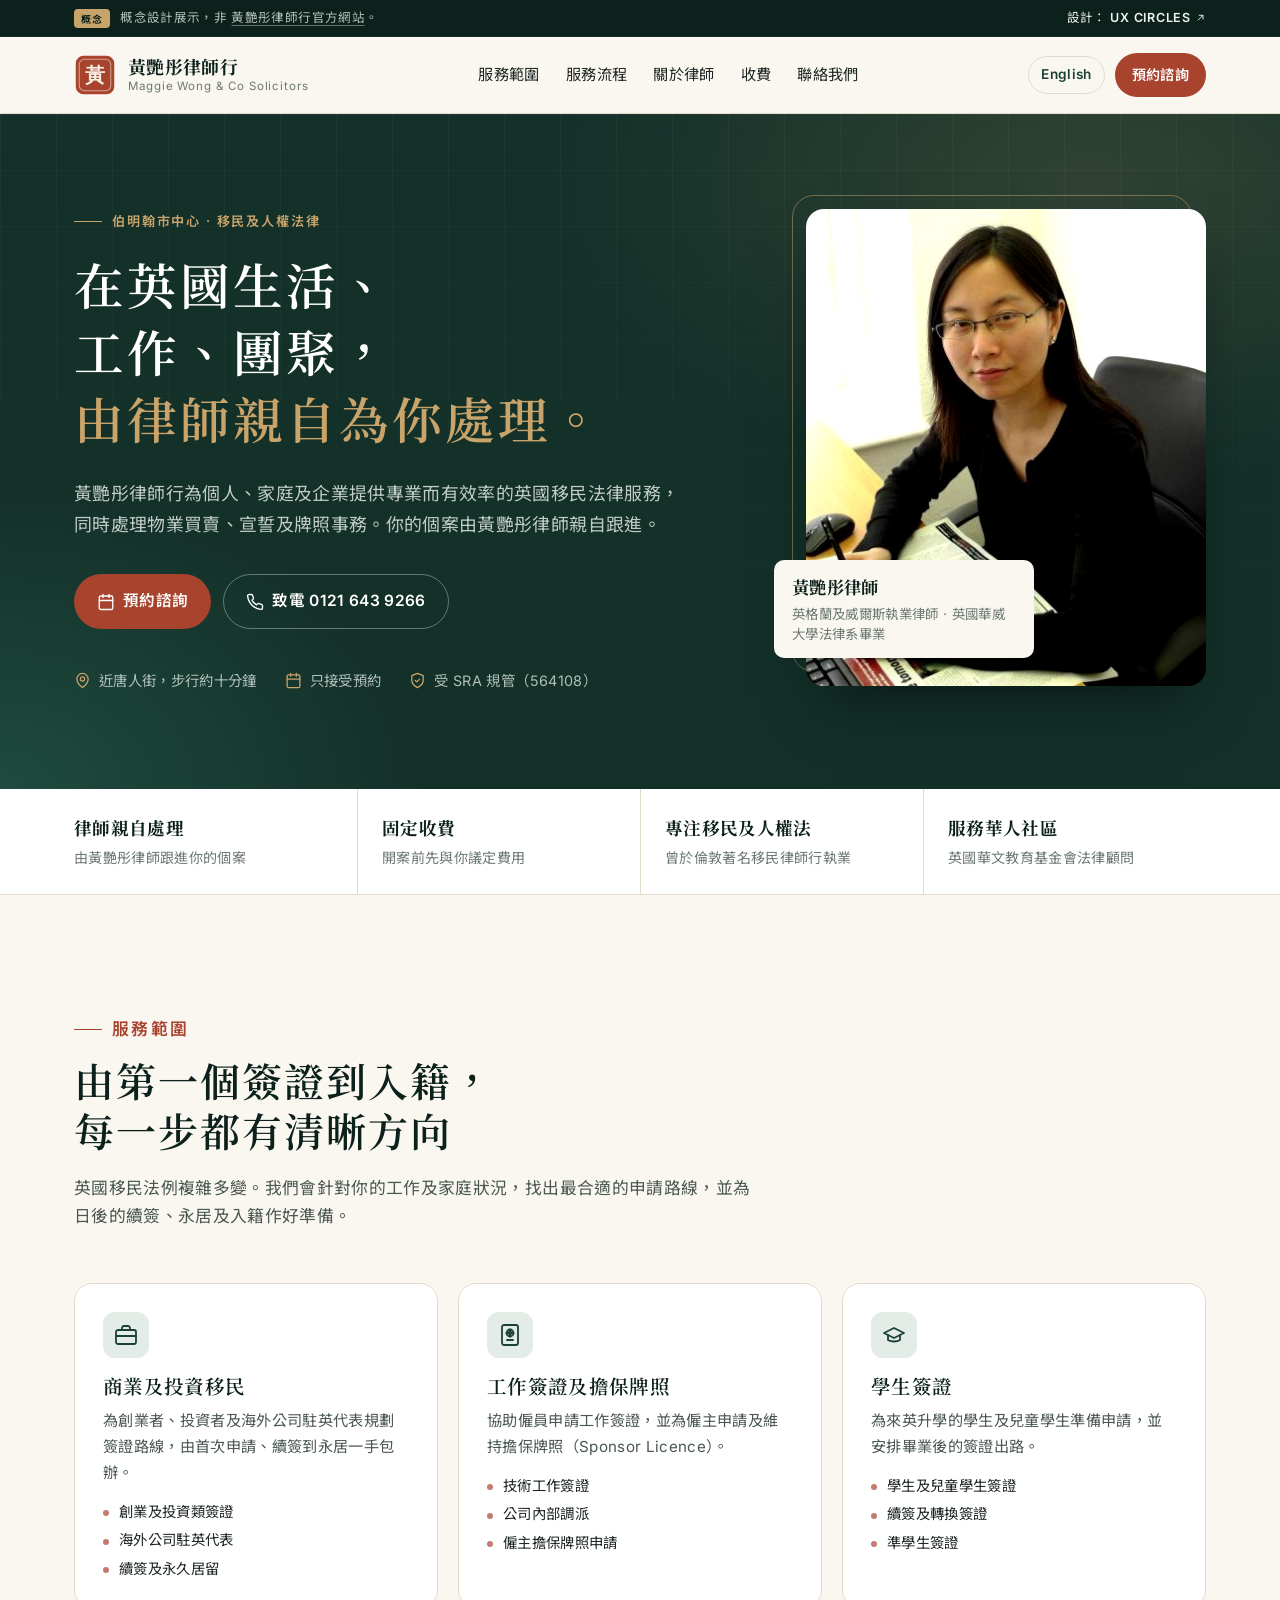
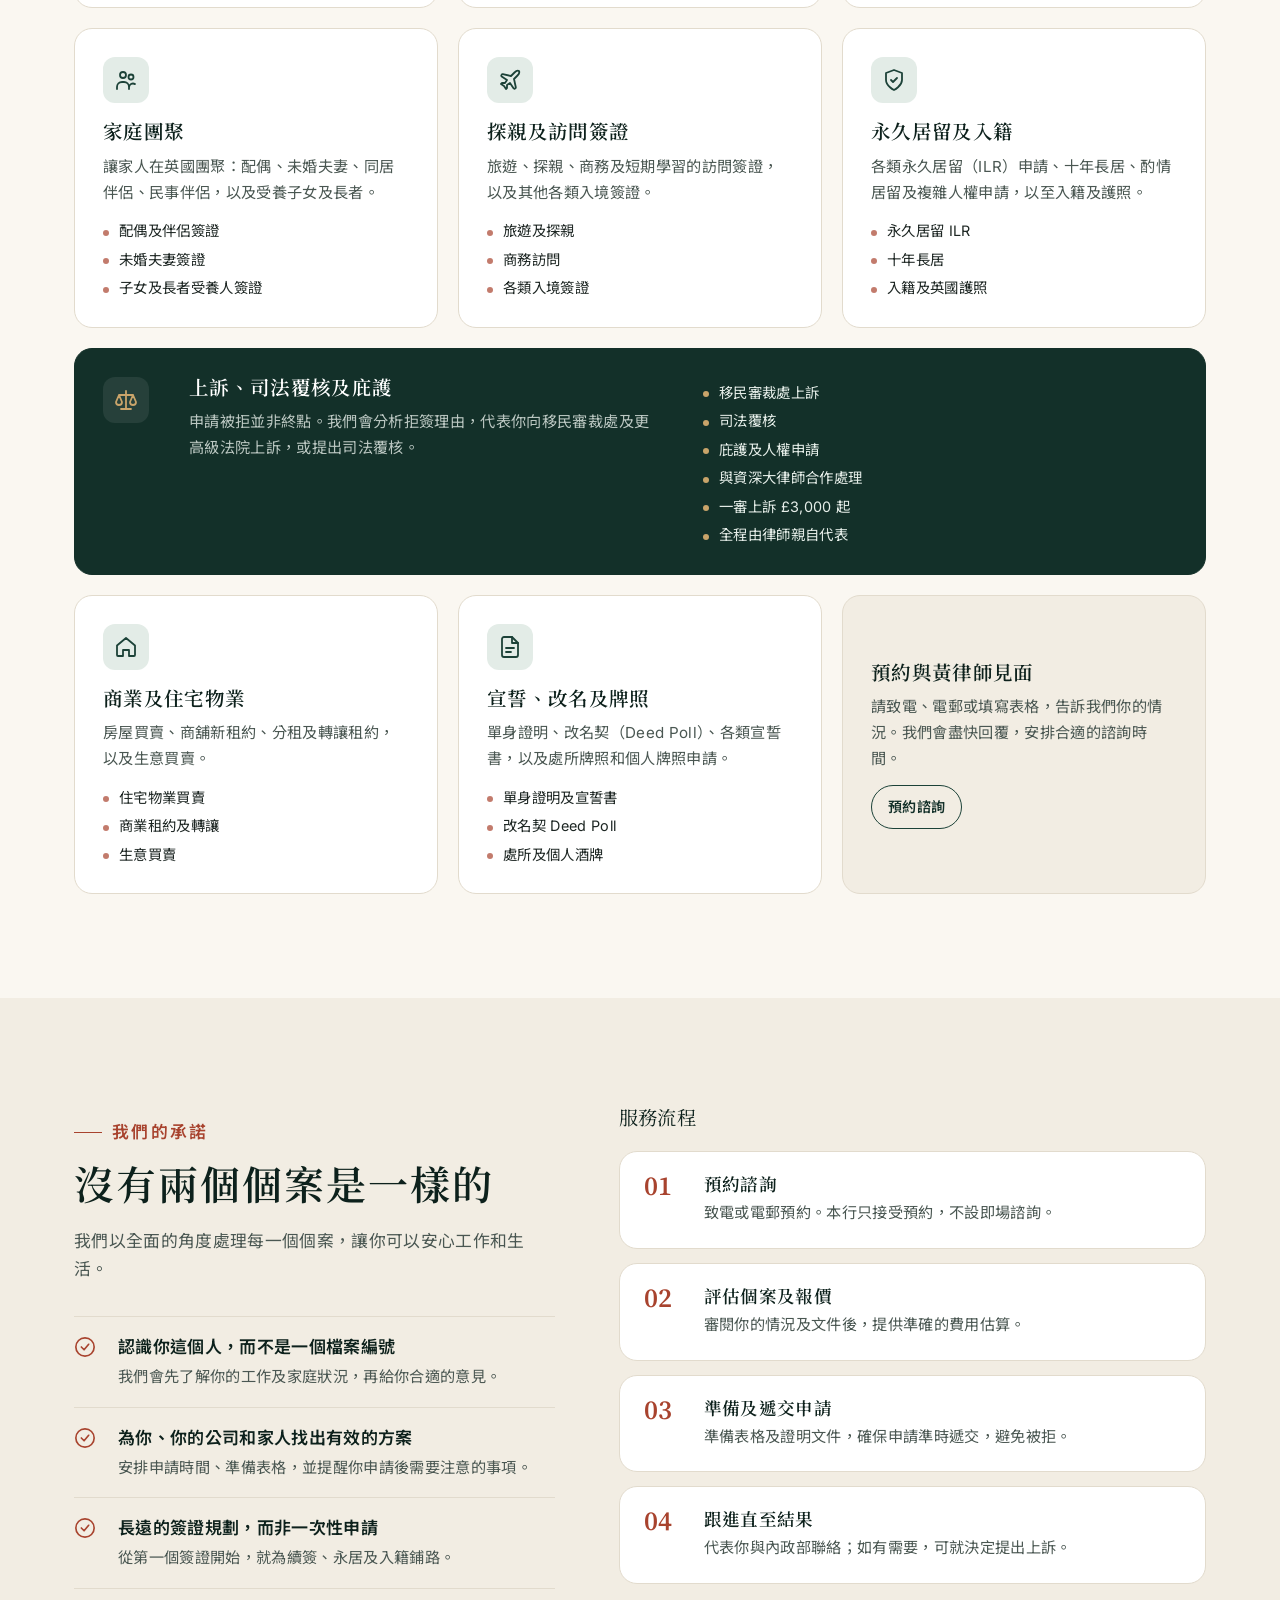
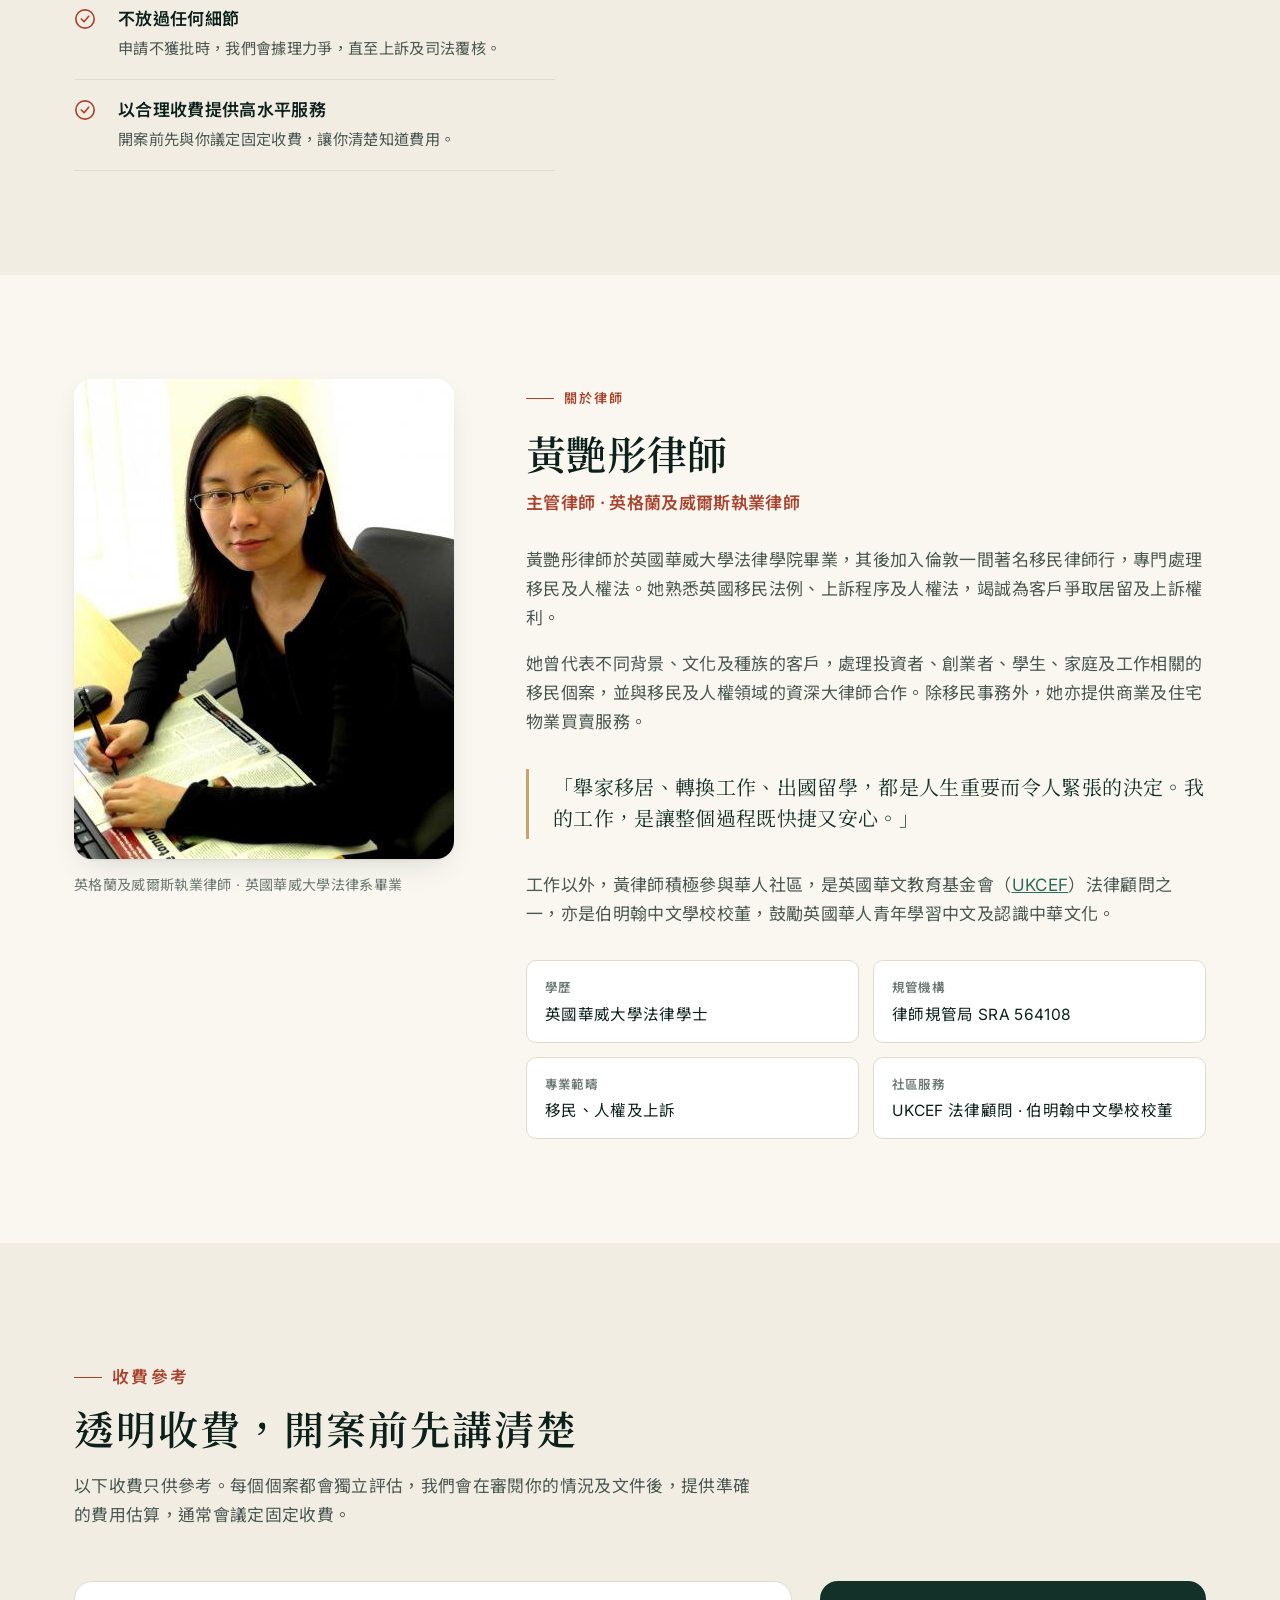
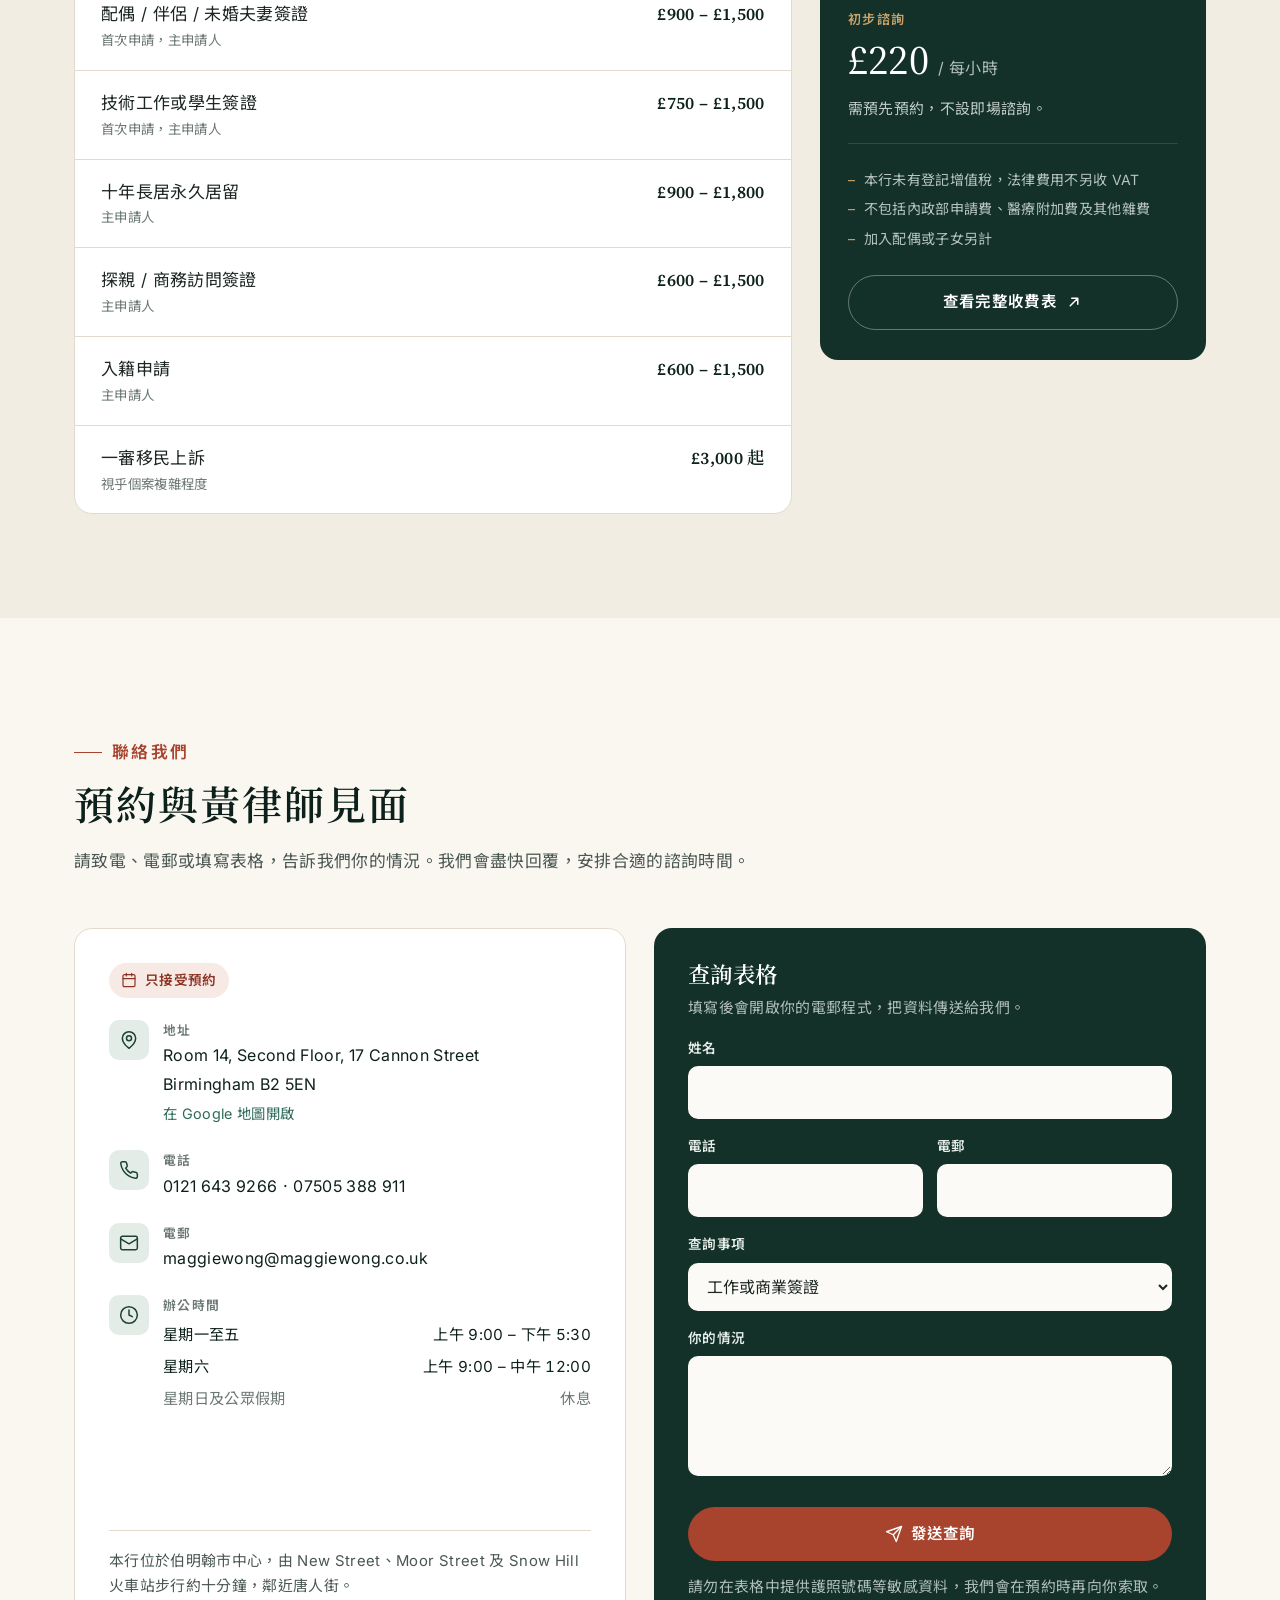
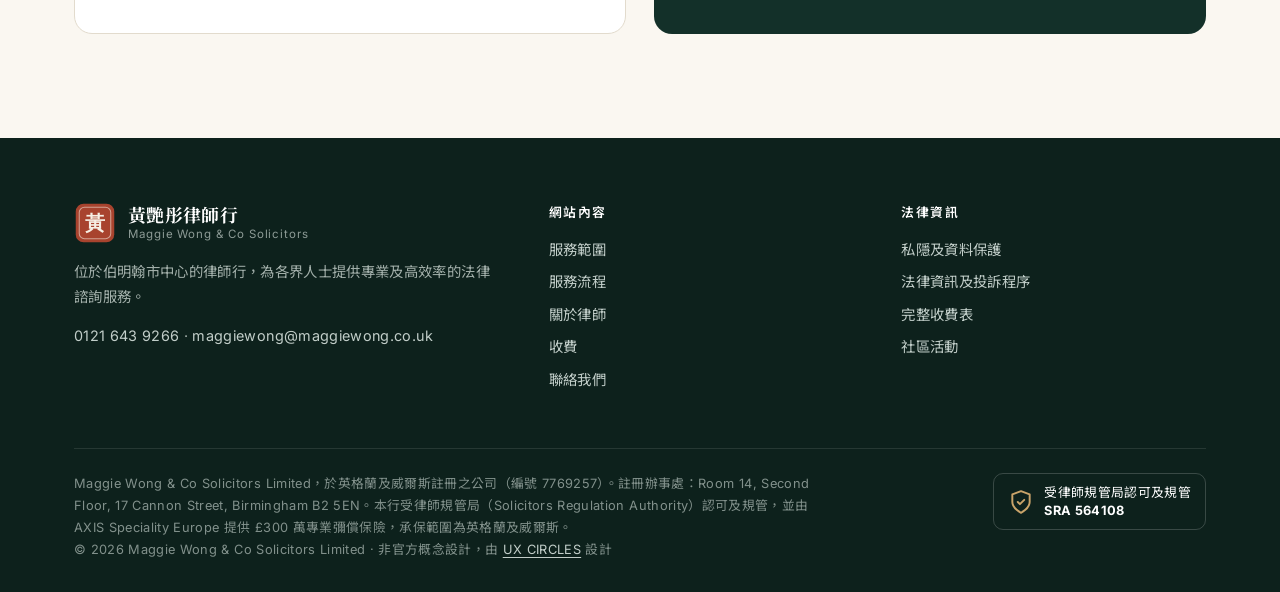
==== home.html @ 8c0b9b0e "Redesign the maggiewong.co.uk homepage as a bilingual static page home.html (Traditional Chinese) an" ====
<!doctype html>
<html lang="zh-Hant">
<head>
<meta charset="utf-8">
<meta name="viewport" content="width=device-width, initial-scale=1">
<title>黃艷彤律師行 Maggie Wong & Co｜伯明翰移民律師</title>
<meta name="description" content="黃艷彤律師行位於伯明翰市中心，提供英國移民、人權、上訴、物業買賣、宣誓及牌照等法律服務。受律師規管局（SRA 564108）認可及規管。">
<meta property="og:title" content="黃艷彤律師行 Maggie Wong & Co｜伯明翰移民律師">
<meta property="og:description" content="黃艷彤律師行位於伯明翰市中心，提供英國移民、人權、上訴、物業買賣、宣誓及牌照等法律服務。受律師規管局（SRA 564108）認可及規管。">
<meta property="og:image" content="assets/img/maggie-wong.jpg">
<meta name="robots" content="noindex, nofollow">
<meta name="theme-color" content="#133029">
<link rel="alternate" hreflang="zh-Hant" href="home.html">
<link rel="alternate" hreflang="en-GB" href="index.html">
<link rel="icon" href="assets/img/logo.svg" type="image/svg+xml">
<link rel="preconnect" href="https://fonts.googleapis.com">
<link rel="preconnect" href="https://fonts.gstatic.com" crossorigin>
<link href="https://fonts.googleapis.com/css2?family=Inter:wght@400;500;600&family=Source+Serif+4:opsz,wght@8..60,500;8..60,600;8..60,700&family=Noto+Sans+TC:wght@400;500;700&family=Noto+Serif+TC:wght@500;600;700&display=swap" rel="stylesheet">
<link rel="stylesheet" href="assets/css/style.css">
</head>
<body>
<a class="skip" href="#main">跳至主要內容</a>
<div class="concept-bar" role="note">
  <div class="container concept-inner">
    <p><span class="concept-tag">概念</span><span class="concept-long">概念設計展示，非 <a href="http://maggiewong.co.uk/" target="_blank" rel="noopener">黃艷彤律師行官方網站</a>。</span></p>
    <a href="https://ux-circles.com/web" target="_blank" rel="noopener"><span class="concept-by">設計：</span><strong>UX CIRCLES</strong> <svg viewBox="0 0 24 24" fill="none" stroke="currentColor" stroke-width="2" stroke-linecap="round" stroke-linejoin="round" aria-hidden="true"><path d="M7 17 17 7M9 7h8v8"/></svg></a>
  </div>
</div>
<header class="site-header">
  <div class="container">
    <a class="brand" href="home.html">
      <img src="assets/img/logo.svg" alt="" width="42" height="42">
      <span class="brand-text"><span class="brand-name">黃艷彤律師行</span><span class="brand-sub">Maggie Wong &amp; Co Solicitors</span></span>
    </a>
    <nav class="nav" id="nav" aria-label="選單"><a href="#services">服務範圍</a><a href="#approach">服務流程</a><a href="#about">關於律師</a><a href="#fees">收費</a><a href="#contact">聯絡我們</a></nav>
    <div class="header-actions">
      <a class="lang" href="index.html" hreflang="en-GB" lang="en-GB">English</a>
      <a class="btn btn-primary btn-sm" href="#contact">預約諮詢</a>
      <button class="menu-toggle" type="button" aria-controls="nav" aria-expanded="false" aria-label="選單"><svg viewBox="0 0 24 24" fill="none" stroke="currentColor" stroke-width="2" stroke-linecap="round" stroke-linejoin="round" aria-hidden="true"><path d="M4 7h16M4 12h16M4 17h16"/></svg></button>
    </div>
  </div>
</header>

<main id="main">
<section class="hero">
  <div class="container">
    <div>
      <p class="eyebrow">伯明翰市中心 · 移民及人權法律</p>
      <h1><span class="nw">在英國生活、</span><span class="nw">工作、團聚，</span><br><em><span class="nw">由律師親自</span><span class="nw">為你處理。</span></em></h1>
      <p class="hero-lead">黃艷彤律師行為個人、家庭及企業提供專業而有效率的英國移民法律服務，同時處理物業買賣、宣誓及牌照事務。你的個案由黃艷彤律師親自跟進。</p>
      <div class="hero-cta">
        <a class="btn btn-primary" href="#contact"><svg viewBox="0 0 24 24" fill="none" stroke="currentColor" stroke-width="1.8" stroke-linecap="round" stroke-linejoin="round" aria-hidden="true"><rect x="3" y="4" width="18" height="18" rx="2"/><path d="M16 2v4M8 2v4M3 10h18"/></svg>預約諮詢</a>
        <a class="btn btn-ghost" href="tel:+441216439266"><svg viewBox="0 0 24 24" fill="none" stroke="currentColor" stroke-width="1.8" stroke-linecap="round" stroke-linejoin="round" aria-hidden="true"><path d="M22 16.9v3a2 2 0 0 1-2.2 2 19.8 19.8 0 0 1-8.6-3.1 19.5 19.5 0 0 1-6-6A19.8 19.8 0 0 1 2.1 4.2 2 2 0 0 1 4.1 2h3a2 2 0 0 1 2 1.7c.1.9.4 1.8.7 2.7a2 2 0 0 1-.5 2.1L8 9.8a16 16 0 0 0 6 6l1.3-1.3a2 2 0 0 1 2.1-.4c.9.3 1.8.6 2.7.7a2 2 0 0 1 1.7 2z"/></svg>致電 0121 643 9266</a>
      </div>
      <ul class="hero-meta"><li><svg viewBox="0 0 24 24" fill="none" stroke="currentColor" stroke-width="1.8" stroke-linecap="round" stroke-linejoin="round" aria-hidden="true"><path d="M20 10c0 6-8 12-8 12s-8-6-8-12a8 8 0 0 1 16 0z"/><circle cx="12" cy="10" r="3"/></svg>近唐人街，步行約十分鐘</li><li><svg viewBox="0 0 24 24" fill="none" stroke="currentColor" stroke-width="1.8" stroke-linecap="round" stroke-linejoin="round" aria-hidden="true"><rect x="3" y="4" width="18" height="18" rx="2"/><path d="M16 2v4M8 2v4M3 10h18"/></svg>只接受預約</li><li><svg viewBox="0 0 24 24" fill="none" stroke="currentColor" stroke-width="1.8" stroke-linecap="round" stroke-linejoin="round" aria-hidden="true"><path d="M12 22s8-4 8-10V5l-8-3-8 3v7c0 6 8 10 8 10z"/><path d="m9 12 2 2 4-4"/></svg>受 SRA 規管（564108）</li></ul>
    </div>
    <figure class="portrait" style="margin:0">
      <div class="portrait-frame"><img src="assets/img/maggie-wong.jpg" alt="黃艷彤律師在辦公室" width="403" height="480"></div>
      <figcaption class="portrait-card"><strong>黃艷彤律師</strong><span>英格蘭及威爾斯執業律師 · 英國華威大學法律系畢業</span></figcaption>
    </figure>
  </div>
</section>

<section class="trust" aria-label="我們的承諾">
  <div class="container"><div class="trust-item"><strong>律師親自處理</strong><span>由黃艷彤律師跟進你的個案</span></div><div class="trust-item"><strong>固定收費</strong><span>開案前先與你議定費用</span></div><div class="trust-item"><strong>專注移民及人權法</strong><span>曾於倫敦著名移民律師行執業</span></div><div class="trust-item"><strong>服務華人社區</strong><span>英國華文教育基金會法律顧問</span></div></div>
</section>

<section class="section" id="services">
  <div class="container">
    <div class="section-head reveal">
      <p class="eyebrow">服務範圍</p>
      <h2>由第一個簽證到入籍，每一步都有清晰方向</h2>
      <p>英國移民法例複雜多變。我們會針對你的工作及家庭狀況，找出最合適的申請路線，並為日後的續簽、永居及入籍作好準備。</p>
    </div>
    <div class="services"><article class="service reveal"><div class="service-icon"><svg viewBox="0 0 24 24" fill="none" stroke="currentColor" stroke-width="1.8" stroke-linecap="round" stroke-linejoin="round" aria-hidden="true"><rect x="2" y="7" width="20" height="14" rx="2"/><path d="M16 7V5a2 2 0 0 0-2-2h-4a2 2 0 0 0-2 2v2M2 13h20"/></svg></div><h3>商業及投資移民</h3><p>為創業者、投資者及海外公司駐英代表規劃簽證路線，由首次申請、續簽到永居一手包辦。</p><ul><li>創業及投資類簽證</li><li>海外公司駐英代表</li><li>續簽及永久居留</li></ul></article><article class="service reveal"><div class="service-icon"><svg viewBox="0 0 24 24" fill="none" stroke="currentColor" stroke-width="1.8" stroke-linecap="round" stroke-linejoin="round" aria-hidden="true"><rect x="4" y="2" width="16" height="20" rx="2"/><circle cx="12" cy="10" r="3.5"/><path d="M8.5 10h7M12 6.5c1.2 1 1.2 6 0 7M12 6.5c-1.2 1-1.2 6 0 7M9 17h6"/></svg></div><h3>工作簽證及擔保牌照</h3><p>協助僱員申請工作簽證，並為僱主申請及維持擔保牌照（Sponsor Licence）。</p><ul><li>技術工作簽證</li><li>公司內部調派</li><li>僱主擔保牌照申請</li></ul></article><article class="service reveal"><div class="service-icon"><svg viewBox="0 0 24 24" fill="none" stroke="currentColor" stroke-width="1.8" stroke-linecap="round" stroke-linejoin="round" aria-hidden="true"><path d="M22 10 12 5 2 10l10 5 10-5z"/><path d="M6 12v5c3 2 9 2 12 0v-5"/></svg></div><h3>學生簽證</h3><p>為來英升學的學生及兒童學生準備申請，並安排畢業後的簽證出路。</p><ul><li>學生及兒童學生簽證</li><li>續簽及轉換簽證</li><li>準學生簽證</li></ul></article><article class="service reveal"><div class="service-icon"><svg viewBox="0 0 24 24" fill="none" stroke="currentColor" stroke-width="1.8" stroke-linecap="round" stroke-linejoin="round" aria-hidden="true"><circle cx="9" cy="7" r="3"/><circle cx="17" cy="9" r="2.5"/><path d="M3 21v-2a5 5 0 0 1 5-5h2a5 5 0 0 1 5 5v2M15 21v-1.5a4 4 0 0 1 6-3.4"/></svg></div><h3>家庭團聚</h3><p>讓家人在英國團聚：配偶、未婚夫妻、同居伴侶、民事伴侶，以及受養子女及長者。</p><ul><li>配偶及伴侶簽證</li><li>未婚夫妻簽證</li><li>子女及長者受養人簽證</li></ul></article><article class="service reveal"><div class="service-icon"><svg viewBox="0 0 24 24" fill="none" stroke="currentColor" stroke-width="1.8" stroke-linecap="round" stroke-linejoin="round" aria-hidden="true"><path d="M17.8 19.2 16 11l3.5-3.5C21 6 21.5 4 21 3c-1-.5-3 0-4.5 1.5L13 8 4.8 6.2c-.5-.1-.9.1-1.1.5l-.3.5c-.2.5-.1 1 .3 1.3L9 12l-2 3H4l-1 1 3 2 2 3 1-1v-3l3-2 3.5 5.3c.3.4.8.5 1.3.3l.5-.2c.4-.3.6-.7.5-1.2z"/></svg></div><h3>探親及訪問簽證</h3><p>旅遊、探親、商務及短期學習的訪問簽證，以及其他各類入境簽證。</p><ul><li>旅遊及探親</li><li>商務訪問</li><li>各類入境簽證</li></ul></article><article class="service reveal"><div class="service-icon"><svg viewBox="0 0 24 24" fill="none" stroke="currentColor" stroke-width="1.8" stroke-linecap="round" stroke-linejoin="round" aria-hidden="true"><path d="M12 22s8-4 8-10V5l-8-3-8 3v7c0 6 8 10 8 10z"/><path d="m9 12 2 2 4-4"/></svg></div><h3>永久居留及入籍</h3><p>各類永久居留（ILR）申請、十年長居、酌情居留及複雜人權申請，以至入籍及護照。</p><ul><li>永久居留 ILR</li><li>十年長居</li><li>入籍及英國護照</li></ul></article><article class="service service-wide reveal"><div class="service-icon"><svg viewBox="0 0 24 24" fill="none" stroke="currentColor" stroke-width="1.8" stroke-linecap="round" stroke-linejoin="round" aria-hidden="true"><path d="M12 3v18M7 21h10M5 7h14M5 7l-3 7a3 3 0 0 0 6 0L5 7zM19 7l-3 7a3 3 0 0 0 6 0l-3-7z"/></svg></div><div><h3>上訴、司法覆核及庇護</h3><p>申請被拒並非終點。我們會分析拒簽理由，代表你向移民審裁處及更高級法院上訴，或提出司法覆核。</p></div><div><ul><li>移民審裁處上訴</li><li>司法覆核</li><li>庇護及人權申請</li><li>與資深大律師合作處理</li><li>一審上訴 £3,000 起</li><li>全程由律師親自代表</li></ul></div></article><article class="service reveal"><div class="service-icon"><svg viewBox="0 0 24 24" fill="none" stroke="currentColor" stroke-width="1.8" stroke-linecap="round" stroke-linejoin="round" aria-hidden="true"><path d="M3 10.5 12 3l9 7.5V20a1 1 0 0 1-1 1h-5v-6H9v6H4a1 1 0 0 1-1-1z"/></svg></div><h3>商業及住宅物業</h3><p>房屋買賣、商舖新租約、分租及轉讓租約，以及生意買賣。</p><ul><li>住宅物業買賣</li><li>商業租約及轉讓</li><li>生意買賣</li></ul></article><article class="service reveal"><div class="service-icon"><svg viewBox="0 0 24 24" fill="none" stroke="currentColor" stroke-width="1.8" stroke-linecap="round" stroke-linejoin="round" aria-hidden="true"><path d="M14 2H6a2 2 0 0 0-2 2v16a2 2 0 0 0 2 2h12a2 2 0 0 0 2-2V8z"/><path d="M14 2v6h6M8 13h8M8 17h5"/></svg></div><h3>宣誓、改名及牌照</h3><p>單身證明、改名契（Deed Poll）、各類宣誓書，以及處所牌照和個人牌照申請。</p><ul><li>單身證明及宣誓書</li><li>改名契 Deed Poll</li><li>處所及個人酒牌</li></ul></article>
      <article class="service reveal" style="display:flex;flex-direction:column;justify-content:center;background:var(--paper-2)">
        <h3>預約與黃律師見面</h3>
        <p>請致電、電郵或填寫表格，告訴我們你的情況。我們會盡快回覆，安排合適的諮詢時間。</p>
        <div><a class="btn btn-outline btn-sm" href="#contact">預約諮詢</a></div>
      </article>
    </div>
  </div>
</section>

<section class="section section-alt" id="approach">
  <div class="container approach">
    <div class="reveal">
      <div class="section-head" style="margin-bottom:32px">
        <p class="eyebrow">我們的承諾</p>
        <h2>沒有兩個個案是一樣的</h2>
        <p>我們以全面的角度處理每一個個案，讓你可以安心工作和生活。</p>
      </div>
      <ul class="promises"><li><svg viewBox="0 0 24 24" fill="none" stroke="currentColor" stroke-width="1.8" stroke-linecap="round" stroke-linejoin="round" aria-hidden="true"><circle cx="12" cy="12" r="10"/><path d="m8 12 3 3 5-6"/></svg><div><strong>認識你這個人，而不是一個檔案編號</strong><span>我們會先了解你的工作及家庭狀況，再給你合適的意見。</span></div></li><li><svg viewBox="0 0 24 24" fill="none" stroke="currentColor" stroke-width="1.8" stroke-linecap="round" stroke-linejoin="round" aria-hidden="true"><circle cx="12" cy="12" r="10"/><path d="m8 12 3 3 5-6"/></svg><div><strong>為你、你的公司和家人找出有效的方案</strong><span>安排申請時間、準備表格，並提醒你申請後需要注意的事項。</span></div></li><li><svg viewBox="0 0 24 24" fill="none" stroke="currentColor" stroke-width="1.8" stroke-linecap="round" stroke-linejoin="round" aria-hidden="true"><circle cx="12" cy="12" r="10"/><path d="m8 12 3 3 5-6"/></svg><div><strong>長遠的簽證規劃，而非一次性申請</strong><span>從第一個簽證開始，就為續簽、永居及入籍鋪路。</span></div></li><li><svg viewBox="0 0 24 24" fill="none" stroke="currentColor" stroke-width="1.8" stroke-linecap="round" stroke-linejoin="round" aria-hidden="true"><circle cx="12" cy="12" r="10"/><path d="m8 12 3 3 5-6"/></svg><div><strong>不放過任何細節</strong><span>申請不獲批時，我們會據理力爭，直至上訴及司法覆核。</span></div></li><li><svg viewBox="0 0 24 24" fill="none" stroke="currentColor" stroke-width="1.8" stroke-linecap="round" stroke-linejoin="round" aria-hidden="true"><circle cx="12" cy="12" r="10"/><path d="m8 12 3 3 5-6"/></svg><div><strong>以合理收費提供高水平服務</strong><span>開案前先與你議定固定收費，讓你清楚知道費用。</span></div></li></ul>
    </div>
    <div class="reveal">
      <p class="steps-title">服務流程</p>
      <ol class="steps"><li><h3>預約諮詢</h3><p>致電或電郵預約。本行只接受預約，不設即場諮詢。</p></li><li><h3>評估個案及報價</h3><p>審閱你的情況及文件後，提供準確的費用估算。</p></li><li><h3>準備及遞交申請</h3><p>準備表格及證明文件，確保申請準時遞交，避免被拒。</p></li><li><h3>跟進直至結果</h3><p>代表你與內政部聯絡；如有需要，可就決定提出上訴。</p></li></ol>
    </div>
  </div>
</section>

<section class="section" id="about">
  <div class="container about">
    <figure class="about-photo reveal" style="margin:0">
      <img src="assets/img/maggie-wong.jpg" alt="黃艷彤律師在辦公室" width="403" height="480" loading="lazy">
      <figcaption>英格蘭及威爾斯執業律師 · 英國華威大學法律系畢業</figcaption>
    </figure>
    <div class="about-body reveal">
      <p class="eyebrow" style="color:var(--seal)">關於律師</p>
      <h2>黃艷彤律師</h2>
      <p class="role">主管律師 · 英格蘭及威爾斯執業律師</p>
      <p>黃艷彤律師於英國華威大學法律學院畢業，其後加入倫敦一間著名移民律師行，專門處理移民及人權法。她熟悉英國移民法例、上訴程序及人權法，竭誠為客戶爭取居留及上訴權利。</p><p>她曾代表不同背景、文化及種族的客戶，處理投資者、創業者、學生、家庭及工作相關的移民個案，並與移民及人權領域的資深大律師合作。除移民事務外，她亦提供商業及住宅物業買賣服務。</p>
      <blockquote class="quote">「舉家移居、轉換工作、出國留學，都是人生重要而令人緊張的決定。我的工作，是讓整個過程既快捷又安心。」</blockquote>
      <p>工作以外，黃律師積極參與華人社區，是英國華文教育基金會（<a href="http://www.ukcef.org.uk" target="_blank" rel="noopener">UKCEF</a>）法律顧問之一，亦是伯明翰中文學校校董，鼓勵英國華人青年學習中文及認識中華文化。</p>
      <div class="facts"><div class="fact"><strong>學歷</strong><span>英國華威大學法律學士</span></div><div class="fact"><strong>規管機構</strong><span>律師規管局 SRA 564108</span></div><div class="fact"><strong>專業範疇</strong><span>移民、人權及上訴</span></div><div class="fact"><strong>社區服務</strong><span>UKCEF 法律顧問 · 伯明翰中文學校校董</span></div></div>
    </div>
  </div>
</section>

<section class="section section-alt" id="fees">
  <div class="container">
    <div class="section-head reveal">
      <p class="eyebrow">收費參考</p>
      <h2>透明收費，開案前先講清楚</h2>
      <p>以下收費只供參考。每個個案都會獨立評估，我們會在審閱你的情況及文件後，提供準確的費用估算，通常會議定固定收費。</p>
    </div>
    <div class="fees-wrap">
      <div class="fee-table reveal"><div class="fee-row"><span>配偶 / 伴侶 / 未婚夫妻簽證<small>首次申請，主申請人</small></span><strong>£900 – £1,500</strong></div><div class="fee-row"><span>技術工作或學生簽證<small>首次申請，主申請人</small></span><strong>£750 – £1,500</strong></div><div class="fee-row"><span>十年長居永久居留<small>主申請人</small></span><strong>£900 – £1,800</strong></div><div class="fee-row"><span>探親 / 商務訪問簽證<small>主申請人</small></span><strong>£600 – £1,500</strong></div><div class="fee-row"><span>入籍申請<small>主申請人</small></span><strong>£600 – £1,500</strong></div><div class="fee-row"><span>一審移民上訴<small>視乎個案複雜程度</small></span><strong>£3,000 起</strong></div></div>
      <aside class="fee-note reveal">
        <h3>初步諮詢</h3>
        <div class="price">£220 <small>/ 每小時</small></div>
        <p>需預先預約，不設即場諮詢。</p>
        <ul><li>本行未有登記增值稅，法律費用不另收 VAT</li><li>不包括內政部申請費、醫療附加費及其他雜費</li><li>加入配偶或子女另計</li></ul>
        <a class="btn btn-ghost" href="http://maggiewong.co.uk/Prices.html" target="_blank" rel="noopener">查看完整收費表 <svg viewBox="0 0 24 24" fill="none" stroke="currentColor" stroke-width="2" stroke-linecap="round" stroke-linejoin="round" aria-hidden="true"><path d="M7 17 17 7M9 7h8v8"/></svg></a>
      </aside>
    </div>
  </div>
</section>

<section class="section" id="contact">
  <div class="container">
    <div class="section-head reveal">
      <p class="eyebrow">聯絡我們</p>
      <h2>預約與黃律師見面</h2>
      <p>請致電、電郵或填寫表格，告訴我們你的情況。我們會盡快回覆，安排合適的諮詢時間。</p>
    </div>
    <div class="contact">
      <div class="contact-info reveal">
        <span class="appt"><svg viewBox="0 0 24 24" fill="none" stroke="currentColor" stroke-width="1.8" stroke-linecap="round" stroke-linejoin="round" aria-hidden="true"><rect x="3" y="4" width="18" height="18" rx="2"/><path d="M16 2v4M8 2v4M3 10h18"/></svg>只接受預約</span>
        <div class="contact-line"><span class="ic"><svg viewBox="0 0 24 24" fill="none" stroke="currentColor" stroke-width="1.8" stroke-linecap="round" stroke-linejoin="round" aria-hidden="true"><path d="M20 10c0 6-8 12-8 12s-8-6-8-12a8 8 0 0 1 16 0z"/><circle cx="12" cy="10" r="3"/></svg></span><div><strong>地址</strong><span>Room 14, Second Floor, 17 Cannon Street<br>Birmingham B2 5EN</span><br><a href="https://www.google.com/maps/search/?api=1&query=17+Cannon+Street+Birmingham+B2+5EN" target="_blank" rel="noopener" style="font-size:.9rem;color:var(--pine-600)">在 Google 地圖開啟</a></div></div>
        <div class="contact-line"><span class="ic"><svg viewBox="0 0 24 24" fill="none" stroke="currentColor" stroke-width="1.8" stroke-linecap="round" stroke-linejoin="round" aria-hidden="true"><path d="M22 16.9v3a2 2 0 0 1-2.2 2 19.8 19.8 0 0 1-8.6-3.1 19.5 19.5 0 0 1-6-6A19.8 19.8 0 0 1 2.1 4.2 2 2 0 0 1 4.1 2h3a2 2 0 0 1 2 1.7c.1.9.4 1.8.7 2.7a2 2 0 0 1-.5 2.1L8 9.8a16 16 0 0 0 6 6l1.3-1.3a2 2 0 0 1 2.1-.4c.9.3 1.8.6 2.7.7a2 2 0 0 1 1.7 2z"/></svg></span><div><strong>電話</strong><a href="tel:+441216439266">0121 643 9266</a> · <a href="tel:+447505388911">07505 388 911</a></div></div>
        <div class="contact-line"><span class="ic"><svg viewBox="0 0 24 24" fill="none" stroke="currentColor" stroke-width="1.8" stroke-linecap="round" stroke-linejoin="round" aria-hidden="true"><rect x="2" y="4" width="20" height="16" rx="2"/><path d="m22 7-10 6L2 7"/></svg></span><div><strong>電郵</strong><a href="mailto:maggiewong@maggiewong.co.uk">maggiewong@maggiewong.co.uk</a></div></div>
        <div class="contact-line"><span class="ic"><svg viewBox="0 0 24 24" fill="none" stroke="currentColor" stroke-width="1.8" stroke-linecap="round" stroke-linejoin="round" aria-hidden="true"><circle cx="12" cy="12" r="10"/><path d="M12 6v6l4 2"/></svg></span><div><strong>辦公時間</strong><table class="hours"><tr><td>星期一至五</td><td>上午 9:00 – 下午 5:30</td></tr><tr><td>星期六</td><td>上午 9:00 – 中午 12:00</td></tr><tr class="closed"><td>星期日及公眾假期</td><td>休息</td></tr></table></div></div>
        <p class="directions">本行位於伯明翰市中心，由 New Street、Moor Street 及 Snow Hill 火車站步行約十分鐘，鄰近唐人街。</p>
      </div>
      <form class="form reveal" id="enquiry" data-subject="網上查詢" data-l-name="姓名" data-l-phone="電話" data-l-email="電郵" data-l-topic="查詢事項">
        <h3>查詢表格</h3>
        <p>填寫後會開啟你的電郵程式，把資料傳送給我們。</p>
        <div class="field"><label for="f-name">姓名</label><input id="f-name" name="name" autocomplete="name" required></div>
        <div class="field-row">
          <div class="field"><label for="f-phone">電話</label><input id="f-phone" name="phone" type="tel" autocomplete="tel"></div>
          <div class="field"><label for="f-email">電郵</label><input id="f-email" name="email" type="email" autocomplete="email" required></div>
        </div>
        <div class="field"><label for="f-topic">查詢事項</label><select id="f-topic" name="topic"><option>工作或商業簽證</option><option>學生簽證</option><option>家庭或伴侶簽證</option><option>永久居留或入籍</option><option>上訴或拒簽</option><option>物業買賣</option><option>宣誓、改名或牌照</option><option>其他</option></select></div>
        <div class="field"><label for="f-msg">你的情況</label><textarea id="f-msg" name="message"></textarea></div>
        <button class="btn btn-primary" type="submit"><svg viewBox="0 0 24 24" fill="none" stroke="currentColor" stroke-width="1.8" stroke-linecap="round" stroke-linejoin="round" aria-hidden="true"><path d="m22 2-7 20-4-9-9-4z"/><path d="M22 2 11 13"/></svg>發送查詢</button>
        <p class="form-note">請勿在表格中提供護照號碼等敏感資料，我們會在預約時再向你索取。</p>
      </form>
    </div>
  </div>
</section>
</main>

<footer class="site-footer">
  <div class="container">
    <div class="footer-grid">
      <div>
        <a class="brand" href="home.html"><img src="assets/img/logo.svg" alt="" width="42" height="42"><span class="brand-text"><span class="brand-name">黃艷彤律師行</span><span class="brand-sub">Maggie Wong &amp; Co Solicitors</span></span></a>
        <p>位於伯明翰市中心的律師行，為各界人士提供專業及高效率的法律諮詢服務。</p>
        <p><a href="tel:+441216439266">0121 643 9266</a> · <a href="mailto:maggiewong@maggiewong.co.uk">maggiewong@maggiewong.co.uk</a></p>
      </div>
      <div><h4>網站內容</h4><ul><li><a href="#services">服務範圍</a></li><li><a href="#approach">服務流程</a></li><li><a href="#about">關於律師</a></li><li><a href="#fees">收費</a></li><li><a href="#contact">聯絡我們</a></li></ul></div>
      <div><h4>法律資訊</h4><ul><li><a href="http://maggiewong.co.uk/Newsletter_ICU.html" target="_blank" rel="noopener">私隱及資料保護</a></li><li><a href="http://maggiewong.co.uk/Legal_Information_.html" target="_blank" rel="noopener">法律資訊及投訴程序</a></li><li><a href="http://maggiewong.co.uk/Prices.html" target="_blank" rel="noopener">完整收費表</a></li><li><a href="http://maggiewong.co.uk/Event.html" target="_blank" rel="noopener">社區活動</a></li></ul></div>
    </div>
    <div class="reg">
      <p>Maggie Wong &amp; Co Solicitors Limited，於英格蘭及威爾斯註冊之公司（編號 7769257）。註冊辦事處：Room 14, Second Floor, 17 Cannon Street, Birmingham B2 5EN。本行受律師規管局（Solicitors Regulation Authority）認可及規管，並由 AXIS Speciality Europe 提供 £300 萬專業彌償保險，承保範圍為英格蘭及威爾斯。<br>© <span id="year">2026</span> Maggie Wong &amp; Co Solicitors Limited · 非官方概念設計，由 <a href="https://ux-circles.com/web" target="_blank" rel="noopener">UX CIRCLES</a> 設計</p>
      <span class="sra"><svg viewBox="0 0 24 24" fill="none" stroke="currentColor" stroke-width="1.8" stroke-linecap="round" stroke-linejoin="round" aria-hidden="true"><path d="M12 22s8-4 8-10V5l-8-3-8 3v7c0 6 8 10 8 10z"/><path d="m9 12 2 2 4-4"/></svg><span>受律師規管局認可及規管<br><strong>SRA 564108</strong></span></span>
    </div>
  </div>
</footer>

<div class="callbar">
  <a class="btn btn-outline" href="tel:+441216439266"><svg viewBox="0 0 24 24" fill="none" stroke="currentColor" stroke-width="1.8" stroke-linecap="round" stroke-linejoin="round" aria-hidden="true"><path d="M22 16.9v3a2 2 0 0 1-2.2 2 19.8 19.8 0 0 1-8.6-3.1 19.5 19.5 0 0 1-6-6A19.8 19.8 0 0 1 2.1 4.2 2 2 0 0 1 4.1 2h3a2 2 0 0 1 2 1.7c.1.9.4 1.8.7 2.7a2 2 0 0 1-.5 2.1L8 9.8a16 16 0 0 0 6 6l1.3-1.3a2 2 0 0 1 2.1-.4c.9.3 1.8.6 2.7.7a2 2 0 0 1 1.7 2z"/></svg>致電</a>
  <a class="btn btn-primary" href="#contact">預約諮詢</a>
</div>
<script src="assets/js/main.js"></script>
</body>
</html>
---- assets/css/style.css ----
/* Maggie Wong & Co Solicitors — concept redesign */
:root {
  --ink: #1d2623;
  --ink-soft: #4a5752;
  --ink-muted: #6c7873;
  --pine-950: #0d211c;
  --pine-900: #133029;
  --pine-800: #1c4238;
  --pine-600: #2f6b5a;
  --pine-100: #e3ece7;
  --seal: #a8432e;
  --seal-dark: #8a3524;
  --gold: #c9a46a;
  --paper: #faf7f1;
  --paper-2: #f2ede3;
  --card: #ffffff;
  --line: #e2dbcd;
  --radius: 10px;
  --radius-lg: 18px;
  --shadow: 0 1px 2px rgba(13, 33, 28, .05), 0 12px 32px -12px rgba(13, 33, 28, .18);
  --serif: "Source Serif 4", "Noto Serif TC", "Songti TC", "PMingLiU", Georgia, serif;
  --sans: "Inter", "Noto Sans TC", "PingFang TC", "Microsoft JhengHei", system-ui, sans-serif;
  --container: 1180px;
}

*, *::before, *::after { box-sizing: border-box; }
html { scroll-behavior: smooth; scroll-padding-top: 88px; -webkit-text-size-adjust: 100%; }
@media (prefers-reduced-motion: reduce) { html { scroll-behavior: auto; } }
body { margin: 0; background: var(--paper); color: var(--ink); font-family: var(--sans); font-size: 17px; line-height: 1.7; -webkit-font-smoothing: antialiased; }
html[lang^="zh"] body { letter-spacing: .02em; }
img { max-width: 100%; display: block; }
a { color: var(--pine-600); }
h1, h2, h3 { text-wrap: balance; font-family: var(--serif); color: var(--pine-950); line-height: 1.25; margin: 0; font-weight: 600; }
p { margin: 0 0 1em; }
.container { width: 100%; max-width: var(--container); margin: 0 auto; padding: 0 24px; }
@media (max-width: 600px) { .container { padding: 0 16px; } }

.skip { position: absolute; left: -9999px; top: 0; background: var(--pine-900); color: #fff; padding: 10px 16px; z-index: 100; }
.skip:focus { left: 12px; top: 12px; }
:focus-visible { outline: 2px solid var(--seal); outline-offset: 3px; border-radius: 4px; }

/* ---------- Concept / credit stripe (UX CIRCLES) ---------- */
.concept-bar { background: var(--pine-950); color: rgba(226, 236, 231, .78); font-size: 12.5px; border-bottom: 1px solid rgba(255,255,255,.06); }
.concept-inner { height: 36px; display: flex; align-items: center; justify-content: space-between; gap: 16px; }
.concept-inner p { display: flex; align-items: center; gap: 10px; margin: 0; min-width: 0; white-space: nowrap; overflow: hidden; text-overflow: ellipsis; }
.concept-tag { flex-shrink: 0; font-size: 10px; font-weight: 600; letter-spacing: .12em; text-transform: uppercase; color: var(--pine-950); background: var(--gold); padding: 3px 7px 2px; border-radius: 4px; line-height: 1.4; }
.concept-inner > a { flex-shrink: 0; display: inline-flex; align-items: center; gap: 4px; color: #eef3f0; text-decoration: none; letter-spacing: .02em; }
.concept-inner > a strong { font-weight: 600; letter-spacing: .06em; }
.concept-inner > a svg { width: .9em; height: .9em; }
.concept-inner > a:hover { color: var(--gold); }
.concept-long a { color: inherit; text-decoration: underline; text-underline-offset: 3px; text-decoration-color: rgba(226, 236, 231, .4); }
.concept-long a:hover { color: var(--gold); text-decoration-color: currentColor; }
@media (max-width: 760px) { .concept-long { display: none; } }

/* ---------- Header ---------- */
.site-header { position: sticky; top: 0; z-index: 50; background: rgba(250, 247, 241, .94); backdrop-filter: saturate(1.4) blur(10px); -webkit-backdrop-filter: saturate(1.4) blur(10px); border-bottom: 1px solid var(--line); }
.site-header .container { display: flex; align-items: center; justify-content: space-between; height: 76px; gap: 20px; }
.brand { display: flex; align-items: center; gap: 12px; text-decoration: none; color: var(--pine-950); min-width: 0; }
.brand img { width: 42px; height: 42px; flex: none; }
.brand-text { display: flex; flex-direction: column; line-height: 1.25; min-width: 0; }
.brand-name { font-family: var(--serif); font-size: 1.12rem; font-weight: 700; white-space: nowrap; }
.brand-sub { font-size: .72rem; letter-spacing: .08em; color: var(--ink-muted); white-space: nowrap; }
.nav { display: flex; align-items: center; gap: 2px; }
.nav a { text-decoration: none; color: var(--ink); font-size: .95rem; padding: 8px 12px; border-radius: var(--radius); }
.nav a:hover { background: var(--paper-2); color: var(--pine-900); }
.header-actions { display: flex; align-items: center; gap: 10px; }
.lang { text-decoration: none; font-size: .85rem; font-weight: 600; color: var(--pine-800); border: 1px solid var(--line); border-radius: 999px; padding: 6px 12px; white-space: nowrap; }
.lang:hover { border-color: var(--pine-600); }
.menu-toggle { display: none; width: 44px; height: 44px; border: 1px solid var(--line); background: var(--card); border-radius: var(--radius); align-items: center; justify-content: center; cursor: pointer; color: var(--pine-950); }
.menu-toggle svg { width: 22px; height: 22px; }

.btn { display: inline-flex; align-items: center; justify-content: center; gap: 8px; font: inherit; font-size: .97rem; font-weight: 600; text-decoration: none; padding: 13px 22px; border-radius: 999px; border: 1px solid transparent; cursor: pointer; transition: background .2s, color .2s, border-color .2s, transform .2s; white-space: nowrap; }
.btn svg { width: 18px; height: 18px; flex: none; }
.btn-primary { background: var(--seal); color: #fff; }
.btn-primary:hover { background: var(--seal-dark); }
.btn-ghost { border-color: rgba(255,255,255,.35); color: #fff; }
.btn-ghost:hover { border-color: #fff; background: rgba(255,255,255,.06); }
.btn-outline { border-color: var(--pine-800); color: var(--pine-900); }
.btn-outline:hover { background: var(--pine-900); color: #fff; }
.btn-sm { padding: 9px 16px; font-size: .88rem; }

@media (max-width: 1020px) {
  .nav { display: none; position: absolute; top: 100%; left: 0; right: 0; flex-direction: column; align-items: stretch; background: var(--paper); border-bottom: 1px solid var(--line); padding: 8px 16px 16px; box-shadow: 0 16px 24px -16px rgba(0,0,0,.2); }
  .nav.open { display: flex; }
  .nav a { padding: 12px 8px; border-bottom: 1px solid var(--line); border-radius: 0; }
  .menu-toggle { display: inline-flex; }
}
@media (max-width: 600px) {
  .site-header .container { height: 66px; }
  .header-actions .btn { display: none; }
  .brand img { width: 36px; height: 36px; }
  .brand-name { font-size: 1rem; }
  .brand-sub { font-size: .66rem; }
}

/* ---------- Hero ---------- */
.hero { position: relative; background: var(--pine-900); color: #e6eee9; overflow: hidden; }
.hero::before { content: ""; position: absolute; inset: 0; background:
  radial-gradient(900px 500px at 85% 10%, rgba(201, 164, 106, .16), transparent 60%),
  radial-gradient(700px 500px at 0% 100%, rgba(47, 107, 90, .45), transparent 60%); pointer-events: none; }
.hero::after { content: ""; position: absolute; inset: 0; background-image: linear-gradient(rgba(255,255,255,.035) 1px, transparent 1px), linear-gradient(90deg, rgba(255,255,255,.035) 1px, transparent 1px); background-size: 56px 56px; mask-image: linear-gradient(180deg, #000, transparent 85%); -webkit-mask-image: linear-gradient(180deg, #000, transparent 85%); pointer-events: none; }
.hero .container { position: relative; z-index: 1; display: grid; grid-template-columns: 1.15fr .85fr; gap: 56px; align-items: center; padding-top: 88px; padding-bottom: 96px; }
.eyebrow { display: inline-flex; align-items: center; gap: 10px; font-size: .82rem; font-weight: 600; letter-spacing: .14em; text-transform: uppercase; color: var(--gold); margin-bottom: 22px; }
.eyebrow::before { content: ""; width: 28px; height: 1px; background: currentColor; }
.hero h1 { color: #fff; font-size: clamp(2.1rem, 4.2vw, 3.2rem); font-weight: 600; letter-spacing: .01em; }
html[lang^="zh"] .hero h1 { font-size: clamp(2rem, 3.9vw, 3.1rem); letter-spacing: .06em; line-height: 1.35; }
.nw { display: inline-block; }
.hero h1 em { font-style: normal; color: var(--gold); }
.hero-lead { font-size: 1.12rem; color: rgba(230, 238, 233, .82); max-width: 34em; margin: 24px 0 34px; }
.hero-cta { display: flex; flex-wrap: wrap; gap: 12px; }
.hero-meta { display: flex; flex-wrap: wrap; gap: 10px 28px; margin: 40px 0 0; padding: 0; list-style: none; font-size: .9rem; color: rgba(230, 238, 233, .75); }
.hero-meta li { display: flex; align-items: center; gap: 8px; }
.hero-meta svg { width: 17px; height: 17px; color: var(--gold); flex: none; }

.portrait { position: relative; justify-self: end; width: 100%; max-width: 400px; }
.portrait-frame { position: relative; border-radius: var(--radius-lg); overflow: hidden; aspect-ratio: 403 / 480; box-shadow: 0 30px 60px -20px rgba(0,0,0,.5); }
.portrait-frame img { width: 100%; height: 100%; object-fit: cover; filter: saturate(.9) contrast(1.04); }
.portrait::before { content: ""; position: absolute; inset: -14px 14px 14px -14px; border: 1px solid rgba(201, 164, 106, .5); border-radius: calc(var(--radius-lg) + 4px); }
.portrait-card { position: absolute; left: -32px; bottom: 28px; background: var(--paper); color: var(--ink); border-radius: var(--radius); padding: 14px 18px; box-shadow: var(--shadow); max-width: 260px; }
.portrait-card strong { display: block; font-family: var(--serif); font-size: 1.08rem; color: var(--pine-950); }
.portrait-card span { font-size: .84rem; color: var(--ink-muted); line-height: 1.5; display: block; }

@media (max-width: 900px) {
  .hero .container { grid-template-columns: 1fr; gap: 48px; padding-top: 56px; padding-bottom: 72px; }
  .portrait { justify-self: start; max-width: 340px; margin-left: 14px; }
  .portrait-card { left: auto; right: -8px; }
}
@media (max-width: 600px) {
  .hero-lead { font-size: 1.02rem; }
  .hero-cta .btn { flex: 1 1 100%; }
  .portrait { max-width: 300px; }
}

/* ---------- Trust strip ---------- */
.trust { background: var(--card); border-bottom: 1px solid var(--line); }
.trust .container { display: grid; grid-template-columns: repeat(4, 1fr); }
.trust-item { padding: 26px 24px; border-left: 1px solid var(--line); }
.trust-item:first-child { border-left: 0; padding-left: 0; }
.trust-item strong { display: block; font-family: var(--serif); font-size: 1.1rem; color: var(--pine-950); margin-bottom: 2px; }
.trust-item span { font-size: .88rem; color: var(--ink-muted); line-height: 1.5; display: block; }
@media (max-width: 900px) {
  .trust .container { grid-template-columns: 1fr 1fr; }
  .trust-item { padding: 20px 16px; }
  .trust-item:nth-child(odd) { border-left: 0; padding-left: 0; }
  .trust-item:nth-child(n+3) { border-top: 1px solid var(--line); }
}

/* ---------- Sections ---------- */
.section { padding: 104px 0; }
.section-alt { background: var(--paper-2); }
.section-head { max-width: 680px; margin-bottom: 52px; }
.section-head .eyebrow { color: var(--seal); margin-bottom: 14px; }
.section-head h2 { font-size: clamp(1.8rem, 3.2vw, 2.5rem); }
html[lang^="zh"] .section-head h2 { letter-spacing: .05em; }
.section-head p { color: var(--ink-soft); margin: 16px 0 0; font-size: 1.05rem; }
@media (max-width: 600px) { .section { padding: 72px 0; } .section-head { margin-bottom: 36px; } }

/* Services */
.services { display: grid; grid-template-columns: repeat(3, 1fr); gap: 20px; }
.service { position: relative; background: var(--card); border: 1px solid var(--line); border-radius: var(--radius-lg); padding: 28px 28px 26px; transition: border-color .25s, box-shadow .25s, transform .25s; }
.service:hover { border-color: #cdbfa6; box-shadow: var(--shadow); transform: translateY(-2px); }
.service-icon { width: 46px; height: 46px; border-radius: 12px; background: var(--pine-100); color: var(--pine-800); display: grid; place-items: center; margin-bottom: 18px; }
.service-icon svg { width: 24px; height: 24px; }
.service h3 { font-size: 1.22rem; margin-bottom: 8px; }
.service p { color: var(--ink-soft); font-size: .95rem; margin: 0 0 14px; }
.service ul { margin: 0; padding: 0; list-style: none; font-size: .9rem; color: var(--ink); }
.service li { position: relative; padding-left: 16px; margin-top: 4px; }
.service li::before { content: ""; position: absolute; left: 0; top: .72em; width: 6px; height: 6px; border-radius: 50%; background: var(--seal); opacity: .7; }
.service-wide { grid-column: span 3; display: grid; grid-template-columns: auto 1fr 1fr; gap: 12px 40px; align-items: start; background: var(--pine-900); border-color: var(--pine-900); color: #e6eee9; }
.service-wide:hover { border-color: var(--pine-900); }
.service-wide h3 { color: #fff; }
.service-wide p { color: rgba(230, 238, 233, .8); }
.service-wide ul { color: #e6eee9; }
.service-wide li::before { background: var(--gold); opacity: 1; }
.service-wide .service-icon { background: rgba(255,255,255,.08); color: var(--gold); margin: 0; }
@media (max-width: 1020px) {
  .services { grid-template-columns: 1fr 1fr; }
  .service-wide { grid-column: span 2; grid-template-columns: 1fr 1fr; }
  .service-wide .service-icon { grid-column: span 2; }
}
@media (max-width: 680px) {
  .services { grid-template-columns: 1fr; }
  .service-wide { grid-column: auto; grid-template-columns: 1fr; }
  .service-wide .service-icon { grid-column: auto; }
  .service { padding: 24px 22px; }
}

/* Approach */
.approach { display: grid; grid-template-columns: .9fr 1.1fr; gap: 64px; align-items: start; }
.promises { list-style: none; margin: 0; padding: 0; }
.promises li { display: grid; grid-template-columns: 30px 1fr; gap: 14px; padding: 16px 0; border-top: 1px solid var(--line); }
.promises li:last-child { border-bottom: 1px solid var(--line); }
.promises svg { width: 22px; height: 22px; color: var(--seal); margin-top: 3px; }
.promises strong { display: block; color: var(--pine-950); font-weight: 600; }
.promises span { color: var(--ink-soft); font-size: .95rem; }
.steps { counter-reset: step; list-style: none; margin: 0; padding: 0; display: grid; gap: 14px; }
.steps li { counter-increment: step; position: relative; background: var(--card); border: 1px solid var(--line); border-radius: var(--radius-lg); padding: 22px 24px 22px 84px; }
.steps li::before { content: counter(step, decimal-leading-zero); position: absolute; left: 24px; top: 20px; font-family: var(--serif); font-size: 1.7rem; font-weight: 600; color: var(--seal); line-height: 1; }
.steps h3 { font-size: 1.1rem; margin-bottom: 4px; }
.steps p { margin: 0; color: var(--ink-soft); font-size: .95rem; }
.steps-title { font-family: var(--serif); font-size: 1.2rem; color: var(--pine-950); margin: 0 0 16px; }
@media (max-width: 900px) { .approach { grid-template-columns: 1fr; gap: 48px; } }
@media (max-width: 600px) { .steps li { padding: 20px 18px 20px 66px; } .steps li::before { left: 18px; font-size: 1.45rem; } }

/* About */
.about { display: grid; grid-template-columns: 380px 1fr; gap: 72px; align-items: start; }
.about-photo { position: sticky; top: 110px; }
.about-photo img { border-radius: var(--radius-lg); width: 100%; aspect-ratio: 4 / 5; object-fit: cover; object-position: 50% 20%; box-shadow: var(--shadow); }
.about-photo figcaption { margin-top: 14px; font-size: .88rem; color: var(--ink-muted); }
.about-body h2 { font-size: clamp(1.8rem, 3.2vw, 2.5rem); margin-bottom: 8px; }
.about-body .role { color: var(--seal); font-weight: 600; margin-bottom: 28px; }
.about-body p { color: var(--ink-soft); }
.quote { margin: 32px 0; padding: 4px 0 4px 24px; border-left: 3px solid var(--gold); font-family: var(--serif); font-size: 1.25rem; line-height: 1.55; color: var(--pine-900); }
.facts { display: grid; grid-template-columns: 1fr 1fr; gap: 14px; margin-top: 32px; }
.fact { background: var(--card); border: 1px solid var(--line); border-radius: var(--radius); padding: 16px 18px; }
.fact strong { display: block; font-size: .78rem; letter-spacing: .1em; text-transform: uppercase; color: var(--ink-muted); font-weight: 600; margin-bottom: 4px; }
.fact span { color: var(--pine-950); font-size: .97rem; line-height: 1.5; display: block; }
.fact a { color: inherit; }
@media (max-width: 900px) {
  .about { grid-template-columns: 1fr; gap: 36px; }
  .about-photo { position: static; max-width: 320px; }
}
@media (max-width: 600px) { .facts { grid-template-columns: 1fr; } }

/* Fees */
.fees-wrap { display: grid; grid-template-columns: 1.3fr .7fr; gap: 28px; align-items: start; }
.fee-table { background: var(--card); border: 1px solid var(--line); border-radius: var(--radius-lg); overflow: hidden; }
.fee-row { display: flex; justify-content: space-between; align-items: baseline; gap: 20px; padding: 18px 26px; border-top: 1px solid var(--line); }
.fee-row:first-child { border-top: 0; }
.fee-row span { color: var(--ink); }
.fee-row small { display: block; color: var(--ink-muted); font-size: .84rem; }
.fee-row strong { font-family: var(--serif); font-weight: 600; color: var(--pine-950); white-space: nowrap; font-size: 1.08rem; font-variant-numeric: tabular-nums; }
.fee-note { background: var(--pine-900); color: #e6eee9; border-radius: var(--radius-lg); padding: 30px 28px; }
.fee-note .price { font-family: var(--serif); font-size: 2.6rem; color: #fff; line-height: 1.1; }
.fee-note .price small { font-size: 1rem; color: rgba(230,238,233,.75); font-family: var(--sans); }
.fee-note h3 { color: var(--gold); font-family: var(--sans); font-size: .82rem; letter-spacing: .12em; text-transform: uppercase; margin-bottom: 10px; }
.fee-note p { color: rgba(230,238,233,.82); font-size: .93rem; margin: 14px 0 0; }
.fee-note ul { margin: 20px 0 0; padding: 18px 0 0; border-top: 1px solid rgba(255,255,255,.12); list-style: none; font-size: .88rem; color: rgba(230,238,233,.78); }
.fee-note li { margin-top: 6px; padding-left: 16px; position: relative; }
.fee-note li::before { content: "–"; position: absolute; left: 0; color: var(--gold); }
.fee-note .btn { margin-top: 24px; width: 100%; }
@media (max-width: 900px) { .fees-wrap { grid-template-columns: 1fr; } }
@media (max-width: 600px) { .fee-row { padding: 16px 18px; flex-direction: column; gap: 2px; } }

/* Contact */
.contact { display: grid; grid-template-columns: 1fr 1fr; gap: 28px; align-items: stretch; }
.contact-info { background: var(--card); border: 1px solid var(--line); border-radius: var(--radius-lg); padding: 34px; display: flex; flex-direction: column; gap: 22px; }
.contact-line { display: grid; grid-template-columns: 40px 1fr; gap: 14px; align-items: start; }
.contact-line .ic { width: 40px; height: 40px; border-radius: 10px; background: var(--pine-100); color: var(--pine-800); display: grid; place-items: center; }
.contact-line .ic svg { width: 20px; height: 20px; }
.contact-line strong { display: block; font-size: .8rem; letter-spacing: .1em; text-transform: uppercase; color: var(--ink-muted); font-weight: 600; }
.contact-line div > span, .contact-line div > a { color: var(--pine-950); font-size: 1rem; }
.contact-line a { text-decoration: none; }
.contact-line a:hover { text-decoration: underline; }
.hours { width: 100%; border-collapse: collapse; font-size: .95rem; margin-top: 2px; }
.hours td { padding: 3px 0; color: var(--pine-950); }
.hours td:last-child { text-align: right; font-variant-numeric: tabular-nums; }
.hours tr.closed td { color: var(--ink-muted); }
.appt { display: inline-flex; align-items: center; gap: 8px; align-self: flex-start; background: #f7e9e4; color: var(--seal-dark); font-size: .85rem; font-weight: 600; padding: 6px 12px; border-radius: 999px; }
.appt svg { width: 16px; height: 16px; }
.directions { margin-top: auto !important; color: var(--ink-soft); font-size: .93rem; margin: 0; padding-top: 18px; border-top: 1px solid var(--line); }

.form { background: var(--pine-900); color: #e6eee9; border-radius: var(--radius-lg); padding: 34px; }
.form h3 { color: #fff; font-size: 1.4rem; margin-bottom: 6px; }
.form > p { color: rgba(230,238,233,.75); font-size: .93rem; }
.field { margin-top: 16px; }
.field-row { display: grid; grid-template-columns: 1fr 1fr; gap: 14px; }
.field label { display: block; font-size: .85rem; font-weight: 600; margin-bottom: 6px; color: #e6eee9; }
.field input, .field select, .field textarea { width: 100%; font: inherit; font-size: 1rem; color: var(--ink); background: #fbfaf7; border: 1px solid transparent; border-radius: var(--radius); padding: 12px 14px; }
.field textarea { min-height: 120px; resize: vertical; }
.field input:focus, .field select:focus, .field textarea:focus { outline: 2px solid var(--gold); outline-offset: 1px; }
.form .btn { margin-top: 22px; width: 100%; }
.form-note { font-size: .8rem; color: rgba(230,238,233,.6); margin: 14px 0 0; }
@media (max-width: 900px) { .contact { grid-template-columns: 1fr; } }
@media (max-width: 600px) { .contact-info, .form { padding: 24px 20px; } .field-row { grid-template-columns: 1fr; gap: 0; } }

/* ---------- Footer ---------- */
.site-footer { background: var(--pine-950); color: rgba(226, 236, 231, .7); font-size: .9rem; padding: 64px 0 32px; }
.footer-grid { display: grid; grid-template-columns: 1.4fr 1fr 1fr; gap: 48px; }
.site-footer .brand { color: #fff; margin-bottom: 16px; }
.site-footer .brand-sub { color: rgba(226, 236, 231, .6); }
.site-footer h4 { color: #fff; font-size: .8rem; letter-spacing: .12em; text-transform: uppercase; margin: 0 0 14px; font-weight: 600; }
.site-footer ul { list-style: none; margin: 0; padding: 0; }
.site-footer li { margin-bottom: 8px; }
.site-footer a { color: rgba(226, 236, 231, .85); text-decoration: none; }
.site-footer a:hover { color: var(--gold); }
.reg { margin-top: 48px; padding-top: 24px; border-top: 1px solid rgba(255,255,255,.1); font-size: .8rem; line-height: 1.7; color: rgba(226, 236, 231, .55); display: flex; justify-content: space-between; gap: 24px; flex-wrap: wrap; }
.reg p { margin: 0; max-width: 760px; }
.reg a { text-decoration: underline; text-underline-offset: 3px; }
.sra { display: inline-flex; align-items: center; gap: 10px; border: 1px solid rgba(255,255,255,.18); border-radius: var(--radius); padding: 10px 14px; color: #fff; font-size: .8rem; line-height: 1.35; align-self: flex-start; }
.sra svg { width: 26px; height: 26px; color: var(--gold); flex: none; }
@media (max-width: 900px) { .footer-grid { grid-template-columns: 1fr 1fr; } .footer-grid > :first-child { grid-column: span 2; } }
@media (max-width: 600px) { .footer-grid { grid-template-columns: 1fr; gap: 32px; } .footer-grid > :first-child { grid-column: auto; } }

/* Mobile call bar */
.callbar { display: none; }
@media (max-width: 600px) {
  .callbar { display: grid; grid-template-columns: 1fr 1fr; gap: 8px; position: fixed; left: 0; right: 0; bottom: 0; z-index: 60; padding: 10px 12px calc(10px + env(safe-area-inset-bottom)); background: rgba(250,247,241,.96); border-top: 1px solid var(--line); backdrop-filter: blur(8px); -webkit-backdrop-filter: blur(8px); }
  .callbar .btn { padding: 11px 12px; font-size: .92rem; }
  body { padding-bottom: 72px; }
}

/* Reveal */
.reveal { opacity: 0; transform: translateY(18px); transition: opacity .7s ease, transform .7s ease; }
.reveal.in { opacity: 1; transform: none; }
@media (prefers-reduced-motion: reduce) { .reveal { opacity: 1; transform: none; transition: none; } .service, .btn { transition: none; } .service:hover { transform: none; } }
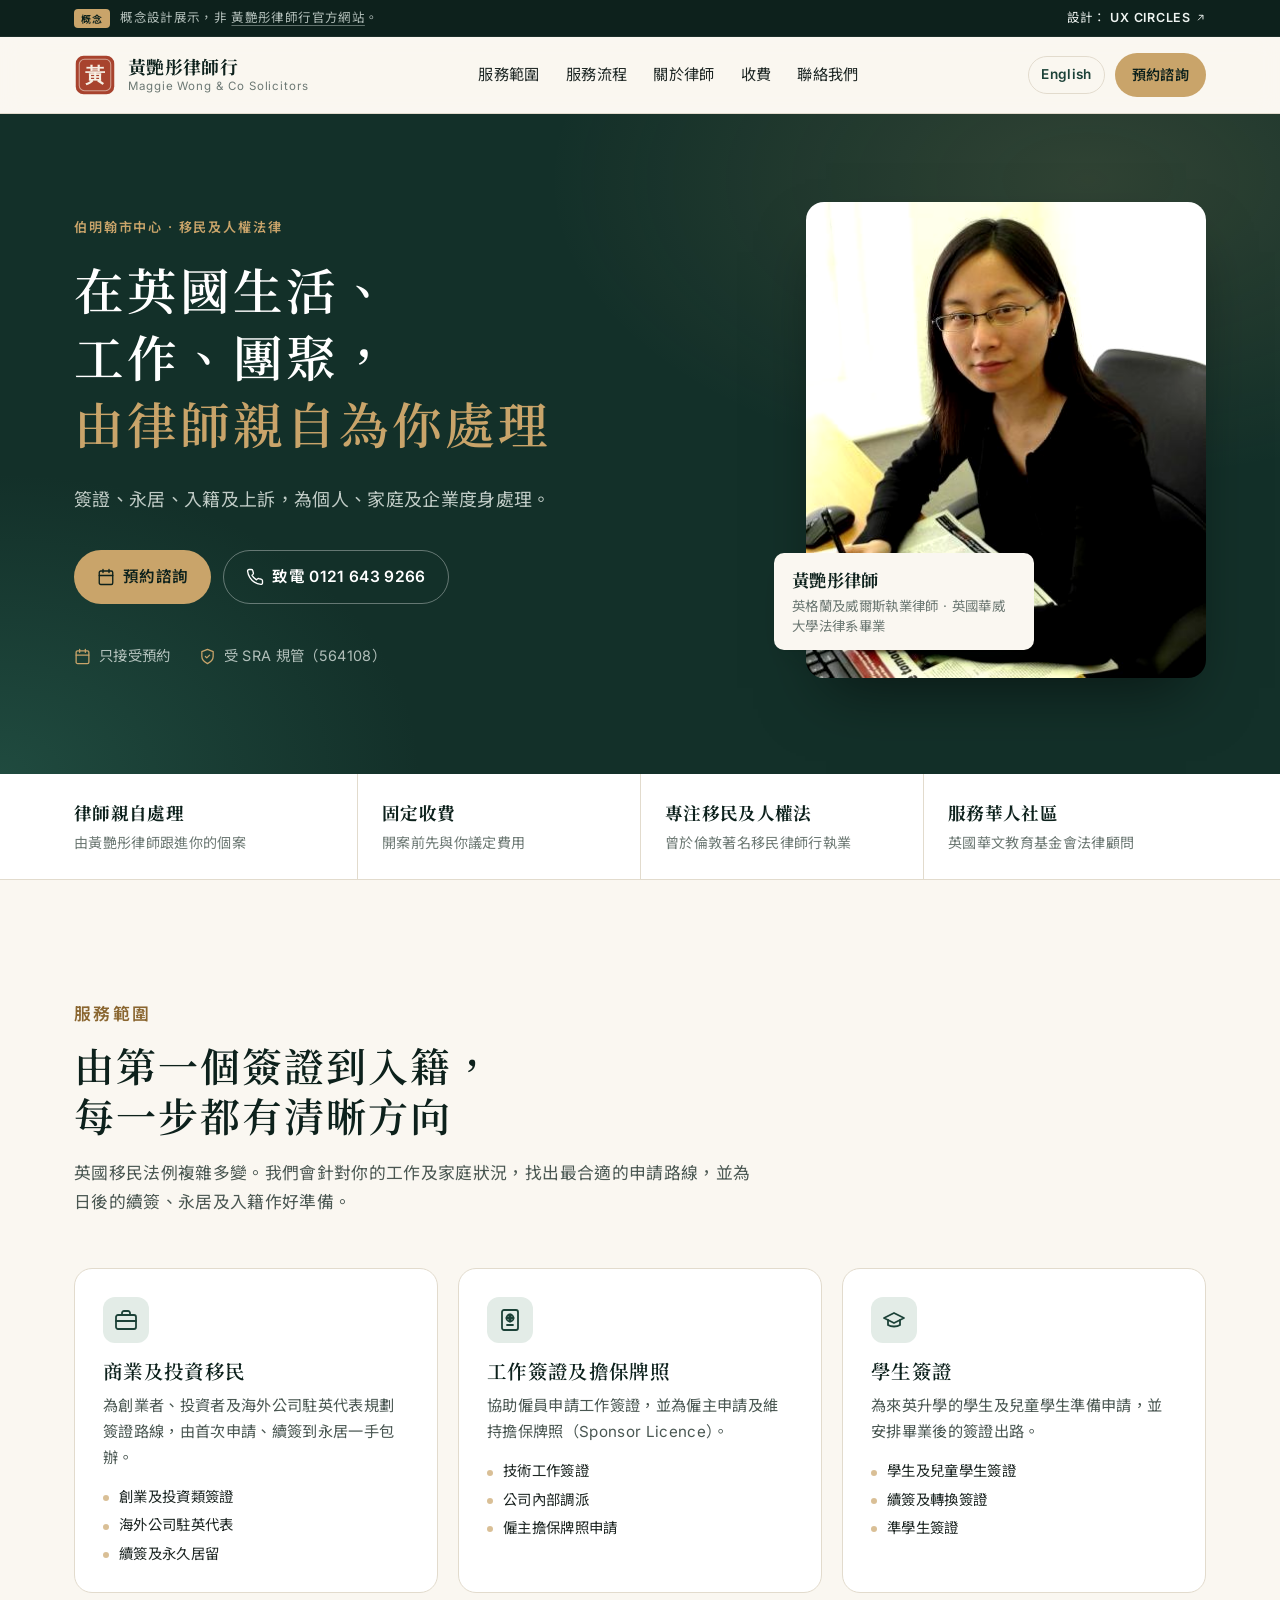
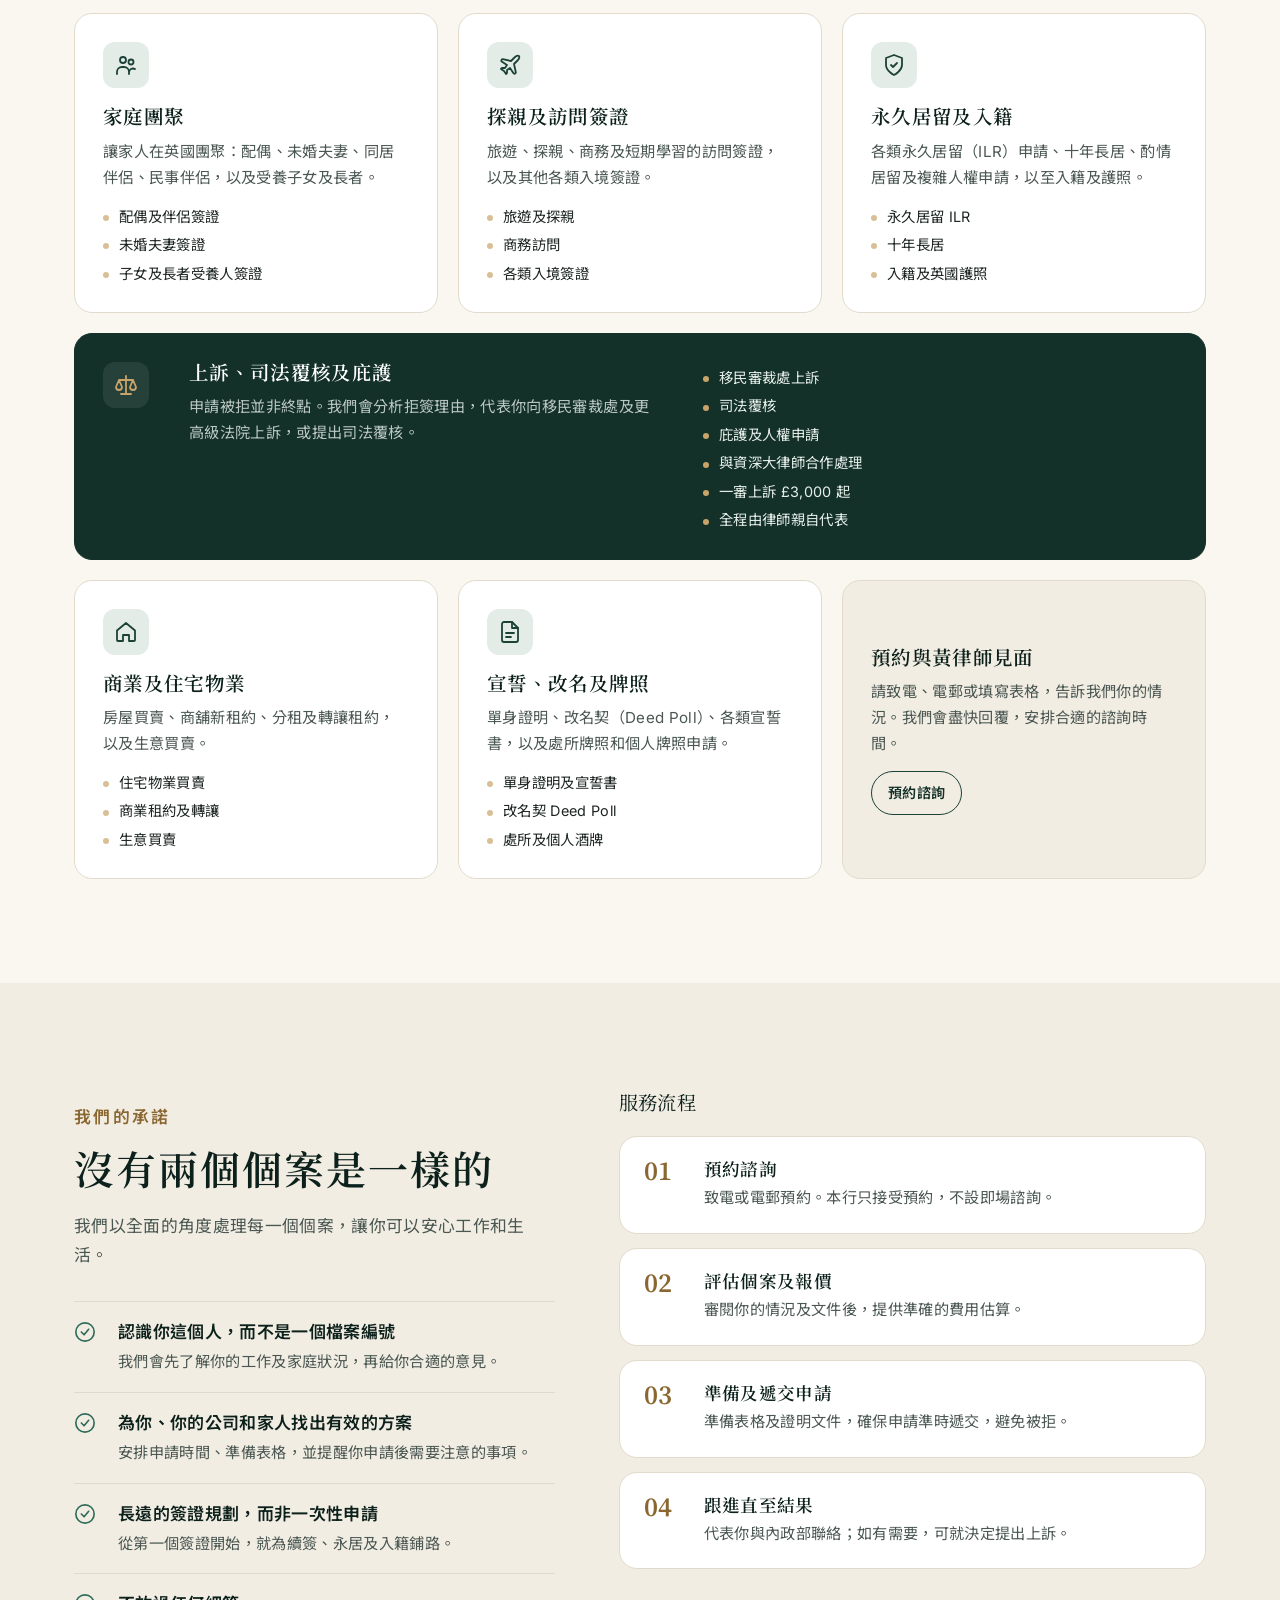
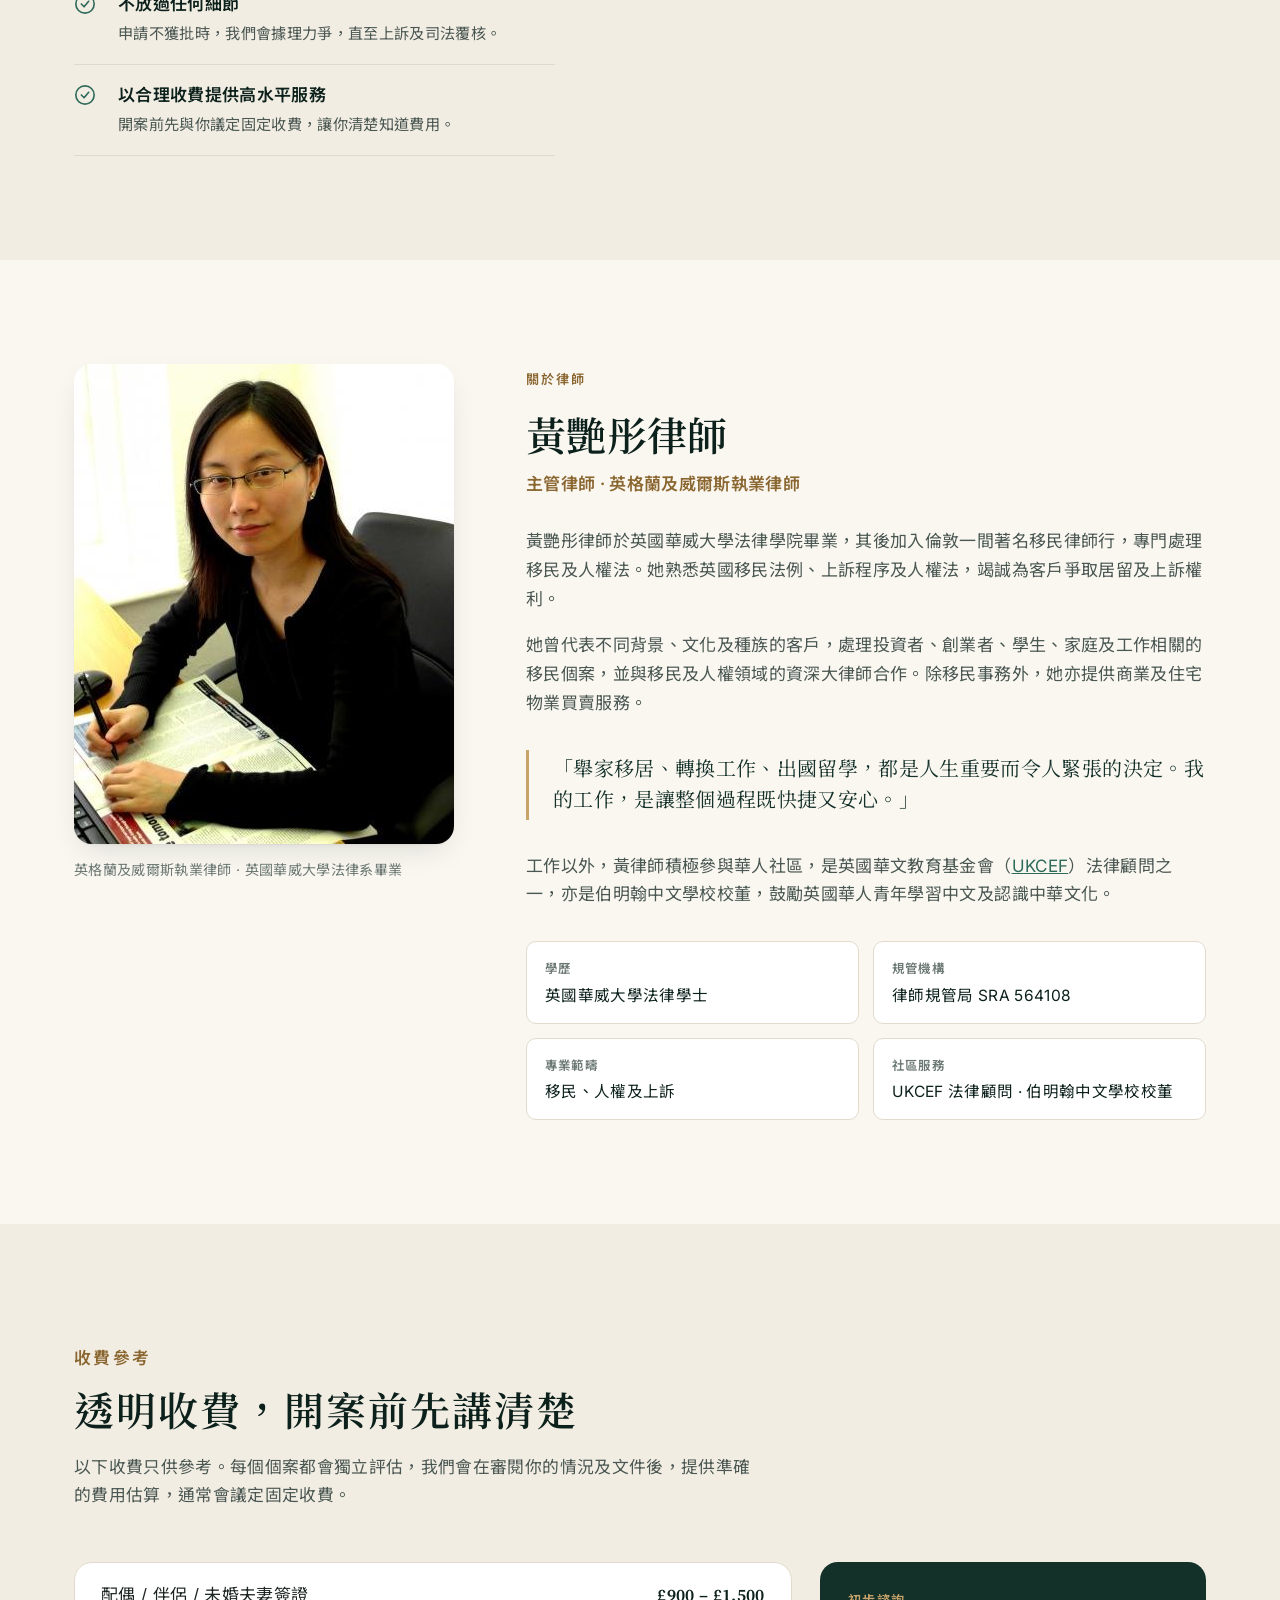
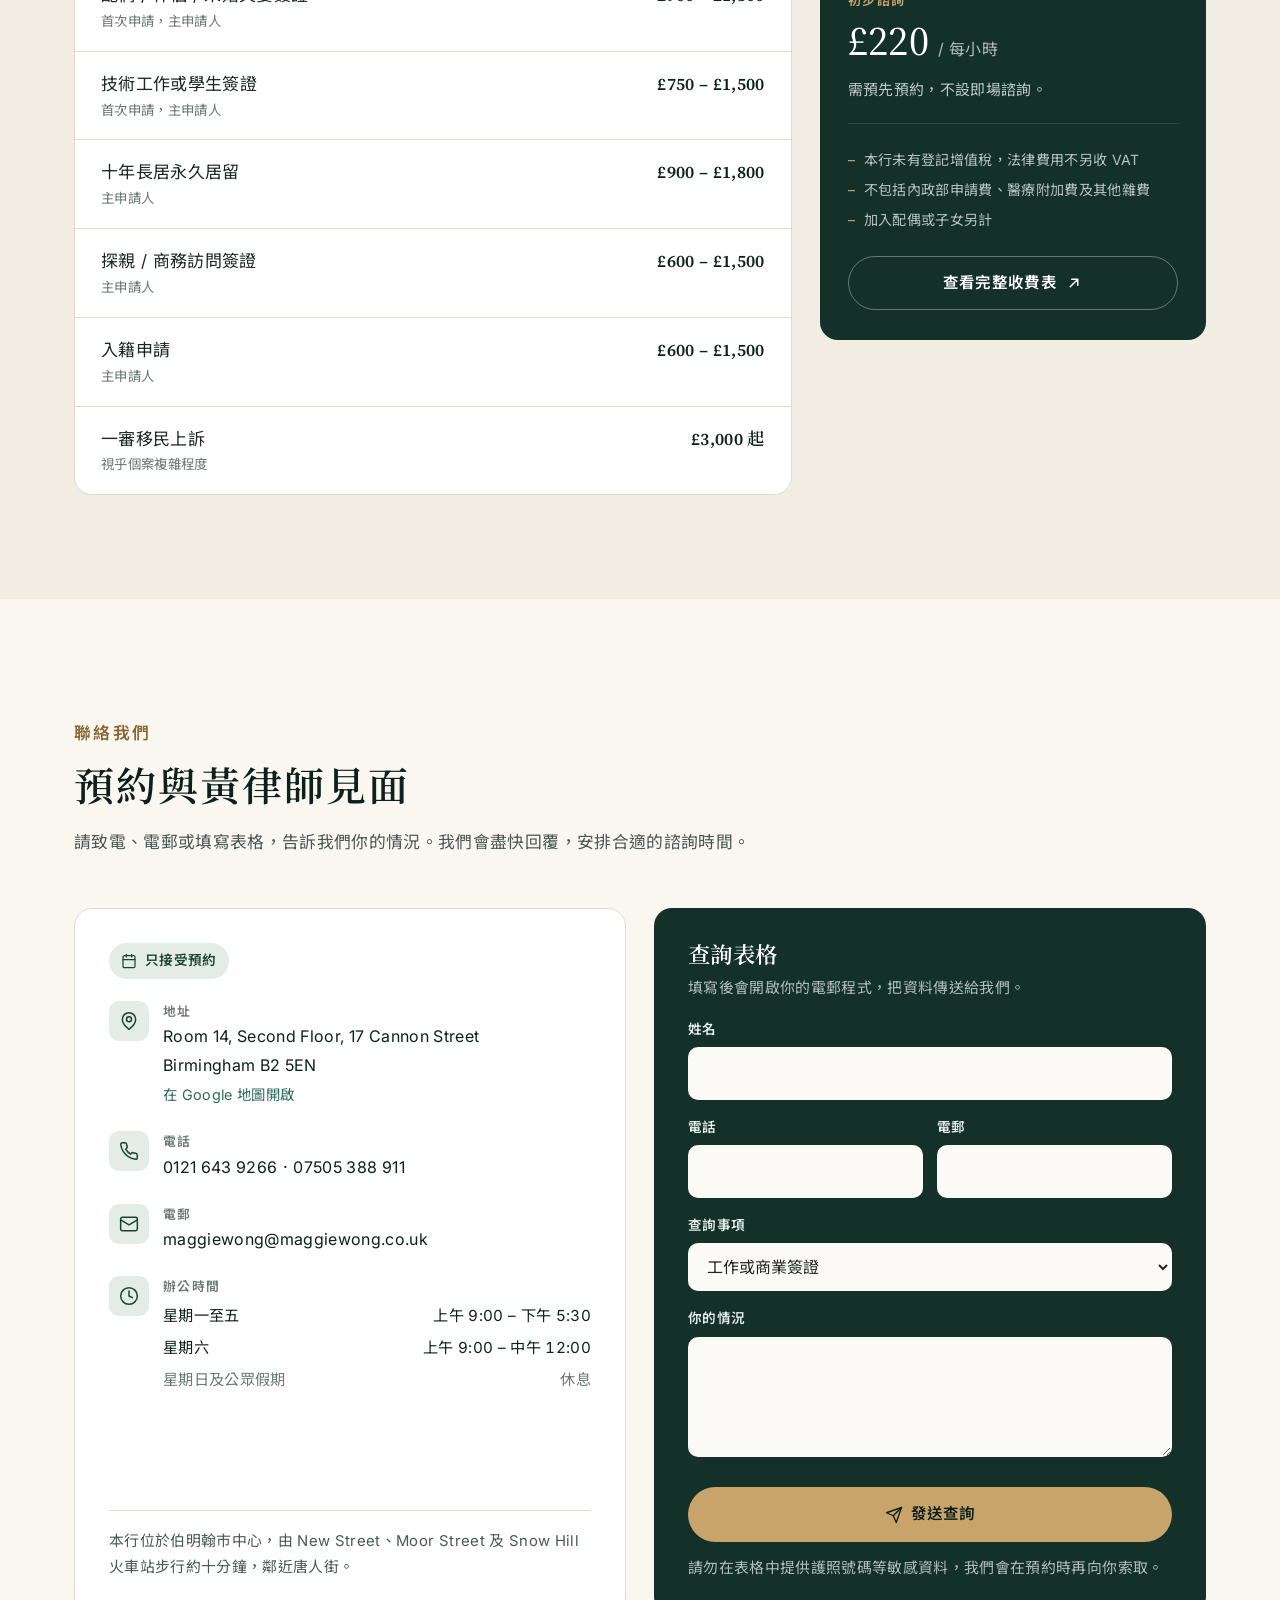
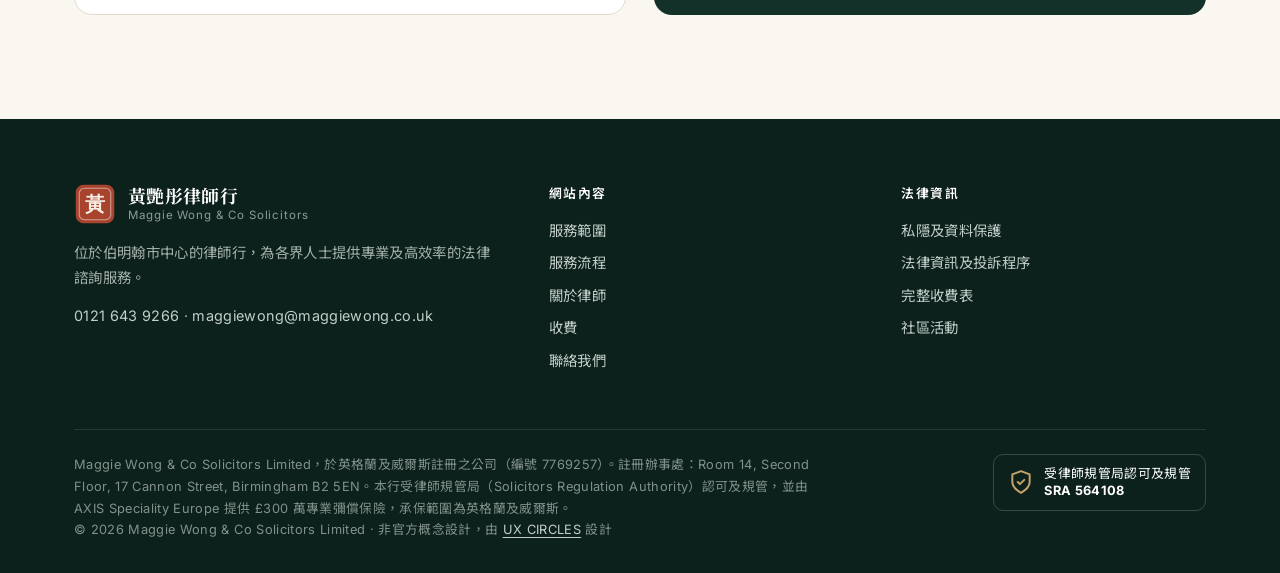
==== commit 04732271: "Trim the hero copy Shortens the hero lead to one line, drops the Chinatown note (the eyebrow and con" ====
--- a/home.html
+++ b/home.html
@@ -46,13 +46,13 @@
   <div class="container">
     <div>
       <p class="eyebrow">伯明翰市中心 · 移民及人權法律</p>
-      <h1><span class="nw">在英國生活、</span><span class="nw">工作、團聚，</span><br><em><span class="nw">由律師親自</span><span class="nw">為你處理。</span></em></h1>
-      <p class="hero-lead">黃艷彤律師行為個人、家庭及企業提供專業而有效率的英國移民法律服務，同時處理物業買賣、宣誓及牌照事務。你的個案由黃艷彤律師親自跟進。</p>
+      <h1><span class="nw">在英國生活、</span><span class="nw">工作、團聚，</span><br><em><span class="nw">由律師親自</span><span class="nw">為你處理</span></em></h1>
+      <p class="hero-lead">簽證、永居、入籍及上訴，為個人、家庭及企業度身處理。</p>
       <div class="hero-cta">
         <a class="btn btn-primary" href="#contact"><svg viewBox="0 0 24 24" fill="none" stroke="currentColor" stroke-width="1.8" stroke-linecap="round" stroke-linejoin="round" aria-hidden="true"><rect x="3" y="4" width="18" height="18" rx="2"/><path d="M16 2v4M8 2v4M3 10h18"/></svg>預約諮詢</a>
         <a class="btn btn-ghost" href="tel:+441216439266"><svg viewBox="0 0 24 24" fill="none" stroke="currentColor" stroke-width="1.8" stroke-linecap="round" stroke-linejoin="round" aria-hidden="true"><path d="M22 16.9v3a2 2 0 0 1-2.2 2 19.8 19.8 0 0 1-8.6-3.1 19.5 19.5 0 0 1-6-6A19.8 19.8 0 0 1 2.1 4.2 2 2 0 0 1 4.1 2h3a2 2 0 0 1 2 1.7c.1.9.4 1.8.7 2.7a2 2 0 0 1-.5 2.1L8 9.8a16 16 0 0 0 6 6l1.3-1.3a2 2 0 0 1 2.1-.4c.9.3 1.8.6 2.7.7a2 2 0 0 1 1.7 2z"/></svg>致電 0121 643 9266</a>
       </div>
-      <ul class="hero-meta"><li><svg viewBox="0 0 24 24" fill="none" stroke="currentColor" stroke-width="1.8" stroke-linecap="round" stroke-linejoin="round" aria-hidden="true"><path d="M20 10c0 6-8 12-8 12s-8-6-8-12a8 8 0 0 1 16 0z"/><circle cx="12" cy="10" r="3"/></svg>近唐人街，步行約十分鐘</li><li><svg viewBox="0 0 24 24" fill="none" stroke="currentColor" stroke-width="1.8" stroke-linecap="round" stroke-linejoin="round" aria-hidden="true"><rect x="3" y="4" width="18" height="18" rx="2"/><path d="M16 2v4M8 2v4M3 10h18"/></svg>只接受預約</li><li><svg viewBox="0 0 24 24" fill="none" stroke="currentColor" stroke-width="1.8" stroke-linecap="round" stroke-linejoin="round" aria-hidden="true"><path d="M12 22s8-4 8-10V5l-8-3-8 3v7c0 6 8 10 8 10z"/><path d="m9 12 2 2 4-4"/></svg>受 SRA 規管（564108）</li></ul>
+      <ul class="hero-meta"><li><svg viewBox="0 0 24 24" fill="none" stroke="currentColor" stroke-width="1.8" stroke-linecap="round" stroke-linejoin="round" aria-hidden="true"><rect x="3" y="4" width="18" height="18" rx="2"/><path d="M16 2v4M8 2v4M3 10h18"/></svg>只接受預約</li><li><svg viewBox="0 0 24 24" fill="none" stroke="currentColor" stroke-width="1.8" stroke-linecap="round" stroke-linejoin="round" aria-hidden="true"><path d="M12 22s8-4 8-10V5l-8-3-8 3v7c0 6 8 10 8 10z"/><path d="m9 12 2 2 4-4"/></svg>受 SRA 規管（564108）</li></ul>
     </div>
     <figure class="portrait" style="margin:0">
       <div class="portrait-frame"><img src="assets/img/maggie-wong.jpg" alt="黃艷彤律師在辦公室" width="403" height="480"></div>
@@ -106,7 +106,7 @@
       <figcaption>英格蘭及威爾斯執業律師 · 英國華威大學法律系畢業</figcaption>
     </figure>
     <div class="about-body reveal">
-      <p class="eyebrow" style="color:var(--seal)">關於律師</p>
+      <p class="eyebrow" style="color:var(--accent)">關於律師</p>
       <h2>黃艷彤律師</h2>
       <p class="role">主管律師 · 英格蘭及威爾斯執業律師</p>
       <p>黃艷彤律師於英國華威大學法律學院畢業，其後加入倫敦一間著名移民律師行，專門處理移民及人權法。她熟悉英國移民法例、上訴程序及人權法，竭誠為客戶爭取居留及上訴權利。</p><p>她曾代表不同背景、文化及種族的客戶，處理投資者、創業者、學生、家庭及工作相關的移民個案，並與移民及人權領域的資深大律師合作。除移民事務外，她亦提供商業及住宅物業買賣服務。</p>
--- a/assets/css/style.css
+++ b/assets/css/style.css
@@ -10,6 +10,15 @@
   --pine-100: #e3ece7;
   --seal: #a8432e;
   --seal-dark: #8a3524;
+  /* Roles: --btn-* for primary buttons, --accent for eyebrows, numbers, bullets, icons */
+  --btn-bg: var(--gold);
+  --btn-bg-hover: #d8b77f;
+  --btn-fg: var(--pine-950);
+  --accent: #8a6630;
+  --accent-icon: var(--pine-600);
+  --bullet: var(--gold);
+  --appt-bg: var(--pine-100);
+  --appt-fg: var(--pine-800);
   --gold: #c9a46a;
   --paper: #faf7f1;
   --paper-2: #f2ede3;
@@ -37,7 +46,7 @@
 
 .skip { position: absolute; left: -9999px; top: 0; background: var(--pine-900); color: #fff; padding: 10px 16px; z-index: 100; }
 .skip:focus { left: 12px; top: 12px; }
-:focus-visible { outline: 2px solid var(--seal); outline-offset: 3px; border-radius: 4px; }
+:focus-visible { outline: 2px solid var(--accent); outline-offset: 3px; border-radius: 4px; }
 
 /* ---------- Concept / credit stripe (UX CIRCLES) ---------- */
 .concept-bar { background: var(--pine-950); color: rgba(226, 236, 231, .78); font-size: 12.5px; border-bottom: 1px solid rgba(255,255,255,.06); }
@@ -71,8 +80,8 @@
 
 .btn { display: inline-flex; align-items: center; justify-content: center; gap: 8px; font: inherit; font-size: .97rem; font-weight: 600; text-decoration: none; padding: 13px 22px; border-radius: 999px; border: 1px solid transparent; cursor: pointer; transition: background .2s, color .2s, border-color .2s, transform .2s; white-space: nowrap; }
 .btn svg { width: 18px; height: 18px; flex: none; }
-.btn-primary { background: var(--seal); color: #fff; }
-.btn-primary:hover { background: var(--seal-dark); }
+.btn-primary { background: var(--btn-bg); color: var(--btn-fg); }
+.btn-primary:hover { background: var(--btn-bg-hover); }
 .btn-ghost { border-color: rgba(255,255,255,.35); color: #fff; }
 .btn-ghost:hover { border-color: #fff; background: rgba(255,255,255,.06); }
 .btn-outline { border-color: var(--pine-800); color: var(--pine-900); }
@@ -98,10 +107,8 @@
 .hero::before { content: ""; position: absolute; inset: 0; background:
   radial-gradient(900px 500px at 85% 10%, rgba(201, 164, 106, .16), transparent 60%),
   radial-gradient(700px 500px at 0% 100%, rgba(47, 107, 90, .45), transparent 60%); pointer-events: none; }
-.hero::after { content: ""; position: absolute; inset: 0; background-image: linear-gradient(rgba(255,255,255,.035) 1px, transparent 1px), linear-gradient(90deg, rgba(255,255,255,.035) 1px, transparent 1px); background-size: 56px 56px; mask-image: linear-gradient(180deg, #000, transparent 85%); -webkit-mask-image: linear-gradient(180deg, #000, transparent 85%); pointer-events: none; }
 .hero .container { position: relative; z-index: 1; display: grid; grid-template-columns: 1.15fr .85fr; gap: 56px; align-items: center; padding-top: 88px; padding-bottom: 96px; }
 .eyebrow { display: inline-flex; align-items: center; gap: 10px; font-size: .82rem; font-weight: 600; letter-spacing: .14em; text-transform: uppercase; color: var(--gold); margin-bottom: 22px; }
-.eyebrow::before { content: ""; width: 28px; height: 1px; background: currentColor; }
 .hero h1 { color: #fff; font-size: clamp(2.1rem, 4.2vw, 3.2rem); font-weight: 600; letter-spacing: .01em; }
 html[lang^="zh"] .hero h1 { font-size: clamp(2rem, 3.9vw, 3.1rem); letter-spacing: .06em; line-height: 1.35; }
 .nw { display: inline-block; }
@@ -115,7 +122,6 @@
 .portrait { position: relative; justify-self: end; width: 100%; max-width: 400px; }
 .portrait-frame { position: relative; border-radius: var(--radius-lg); overflow: hidden; aspect-ratio: 403 / 480; box-shadow: 0 30px 60px -20px rgba(0,0,0,.5); }
 .portrait-frame img { width: 100%; height: 100%; object-fit: cover; filter: saturate(.9) contrast(1.04); }
-.portrait::before { content: ""; position: absolute; inset: -14px 14px 14px -14px; border: 1px solid rgba(201, 164, 106, .5); border-radius: calc(var(--radius-lg) + 4px); }
 .portrait-card { position: absolute; left: -32px; bottom: 28px; background: var(--paper); color: var(--ink); border-radius: var(--radius); padding: 14px 18px; box-shadow: var(--shadow); max-width: 260px; }
 .portrait-card strong { display: block; font-family: var(--serif); font-size: 1.08rem; color: var(--pine-950); }
 .portrait-card span { font-size: .84rem; color: var(--ink-muted); line-height: 1.5; display: block; }
@@ -149,7 +155,7 @@
 .section { padding: 104px 0; }
 .section-alt { background: var(--paper-2); }
 .section-head { max-width: 680px; margin-bottom: 52px; }
-.section-head .eyebrow { color: var(--seal); margin-bottom: 14px; }
+.section-head .eyebrow { color: var(--accent); margin-bottom: 14px; }
 .section-head h2 { font-size: clamp(1.8rem, 3.2vw, 2.5rem); }
 html[lang^="zh"] .section-head h2 { letter-spacing: .05em; }
 .section-head p { color: var(--ink-soft); margin: 16px 0 0; font-size: 1.05rem; }
@@ -165,7 +171,7 @@
 .service p { color: var(--ink-soft); font-size: .95rem; margin: 0 0 14px; }
 .service ul { margin: 0; padding: 0; list-style: none; font-size: .9rem; color: var(--ink); }
 .service li { position: relative; padding-left: 16px; margin-top: 4px; }
-.service li::before { content: ""; position: absolute; left: 0; top: .72em; width: 6px; height: 6px; border-radius: 50%; background: var(--seal); opacity: .7; }
+.service li::before { content: ""; position: absolute; left: 0; top: .72em; width: 6px; height: 6px; border-radius: 50%; background: var(--bullet); opacity: .7; }
 .service-wide { grid-column: span 3; display: grid; grid-template-columns: auto 1fr 1fr; gap: 12px 40px; align-items: start; background: var(--pine-900); border-color: var(--pine-900); color: #e6eee9; }
 .service-wide:hover { border-color: var(--pine-900); }
 .service-wide h3 { color: #fff; }
@@ -190,12 +196,12 @@
 .promises { list-style: none; margin: 0; padding: 0; }
 .promises li { display: grid; grid-template-columns: 30px 1fr; gap: 14px; padding: 16px 0; border-top: 1px solid var(--line); }
 .promises li:last-child { border-bottom: 1px solid var(--line); }
-.promises svg { width: 22px; height: 22px; color: var(--seal); margin-top: 3px; }
+.promises svg { width: 22px; height: 22px; color: var(--accent-icon); margin-top: 3px; }
 .promises strong { display: block; color: var(--pine-950); font-weight: 600; }
 .promises span { color: var(--ink-soft); font-size: .95rem; }
 .steps { counter-reset: step; list-style: none; margin: 0; padding: 0; display: grid; gap: 14px; }
 .steps li { counter-increment: step; position: relative; background: var(--card); border: 1px solid var(--line); border-radius: var(--radius-lg); padding: 22px 24px 22px 84px; }
-.steps li::before { content: counter(step, decimal-leading-zero); position: absolute; left: 24px; top: 20px; font-family: var(--serif); font-size: 1.7rem; font-weight: 600; color: var(--seal); line-height: 1; }
+.steps li::before { content: counter(step, decimal-leading-zero); position: absolute; left: 24px; top: 20px; font-family: var(--serif); font-size: 1.7rem; font-weight: 600; color: var(--accent); line-height: 1; }
 .steps h3 { font-size: 1.1rem; margin-bottom: 4px; }
 .steps p { margin: 0; color: var(--ink-soft); font-size: .95rem; }
 .steps-title { font-family: var(--serif); font-size: 1.2rem; color: var(--pine-950); margin: 0 0 16px; }
@@ -208,7 +214,7 @@
 .about-photo img { border-radius: var(--radius-lg); width: 100%; aspect-ratio: 4 / 5; object-fit: cover; object-position: 50% 20%; box-shadow: var(--shadow); }
 .about-photo figcaption { margin-top: 14px; font-size: .88rem; color: var(--ink-muted); }
 .about-body h2 { font-size: clamp(1.8rem, 3.2vw, 2.5rem); margin-bottom: 8px; }
-.about-body .role { color: var(--seal); font-weight: 600; margin-bottom: 28px; }
+.about-body .role { color: var(--accent); font-weight: 600; margin-bottom: 28px; }
 .about-body p { color: var(--ink-soft); }
 .quote { margin: 32px 0; padding: 4px 0 4px 24px; border-left: 3px solid var(--gold); font-family: var(--serif); font-size: 1.25rem; line-height: 1.55; color: var(--pine-900); }
 .facts { display: grid; grid-template-columns: 1fr 1fr; gap: 14px; margin-top: 32px; }
@@ -254,9 +260,9 @@
 .contact-line a:hover { text-decoration: underline; }
 .hours { width: 100%; border-collapse: collapse; font-size: .95rem; margin-top: 2px; }
 .hours td { padding: 3px 0; color: var(--pine-950); }
-.hours td:last-child { text-align: right; font-variant-numeric: tabular-nums; }
+.hours td:last-child { text-align: right; font-variant-numeric: tabular-nums; white-space: nowrap; padding-left: 12px; }
 .hours tr.closed td { color: var(--ink-muted); }
-.appt { display: inline-flex; align-items: center; gap: 8px; align-self: flex-start; background: #f7e9e4; color: var(--seal-dark); font-size: .85rem; font-weight: 600; padding: 6px 12px; border-radius: 999px; }
+.appt { display: inline-flex; align-items: center; gap: 8px; align-self: flex-start; background: var(--appt-bg); color: var(--appt-fg); font-size: .85rem; font-weight: 600; padding: 6px 12px; border-radius: 999px; }
 .appt svg { width: 16px; height: 16px; }
 .directions { margin-top: auto !important; color: var(--ink-soft); font-size: .93rem; margin: 0; padding-top: 18px; border-top: 1px solid var(--line); }
 
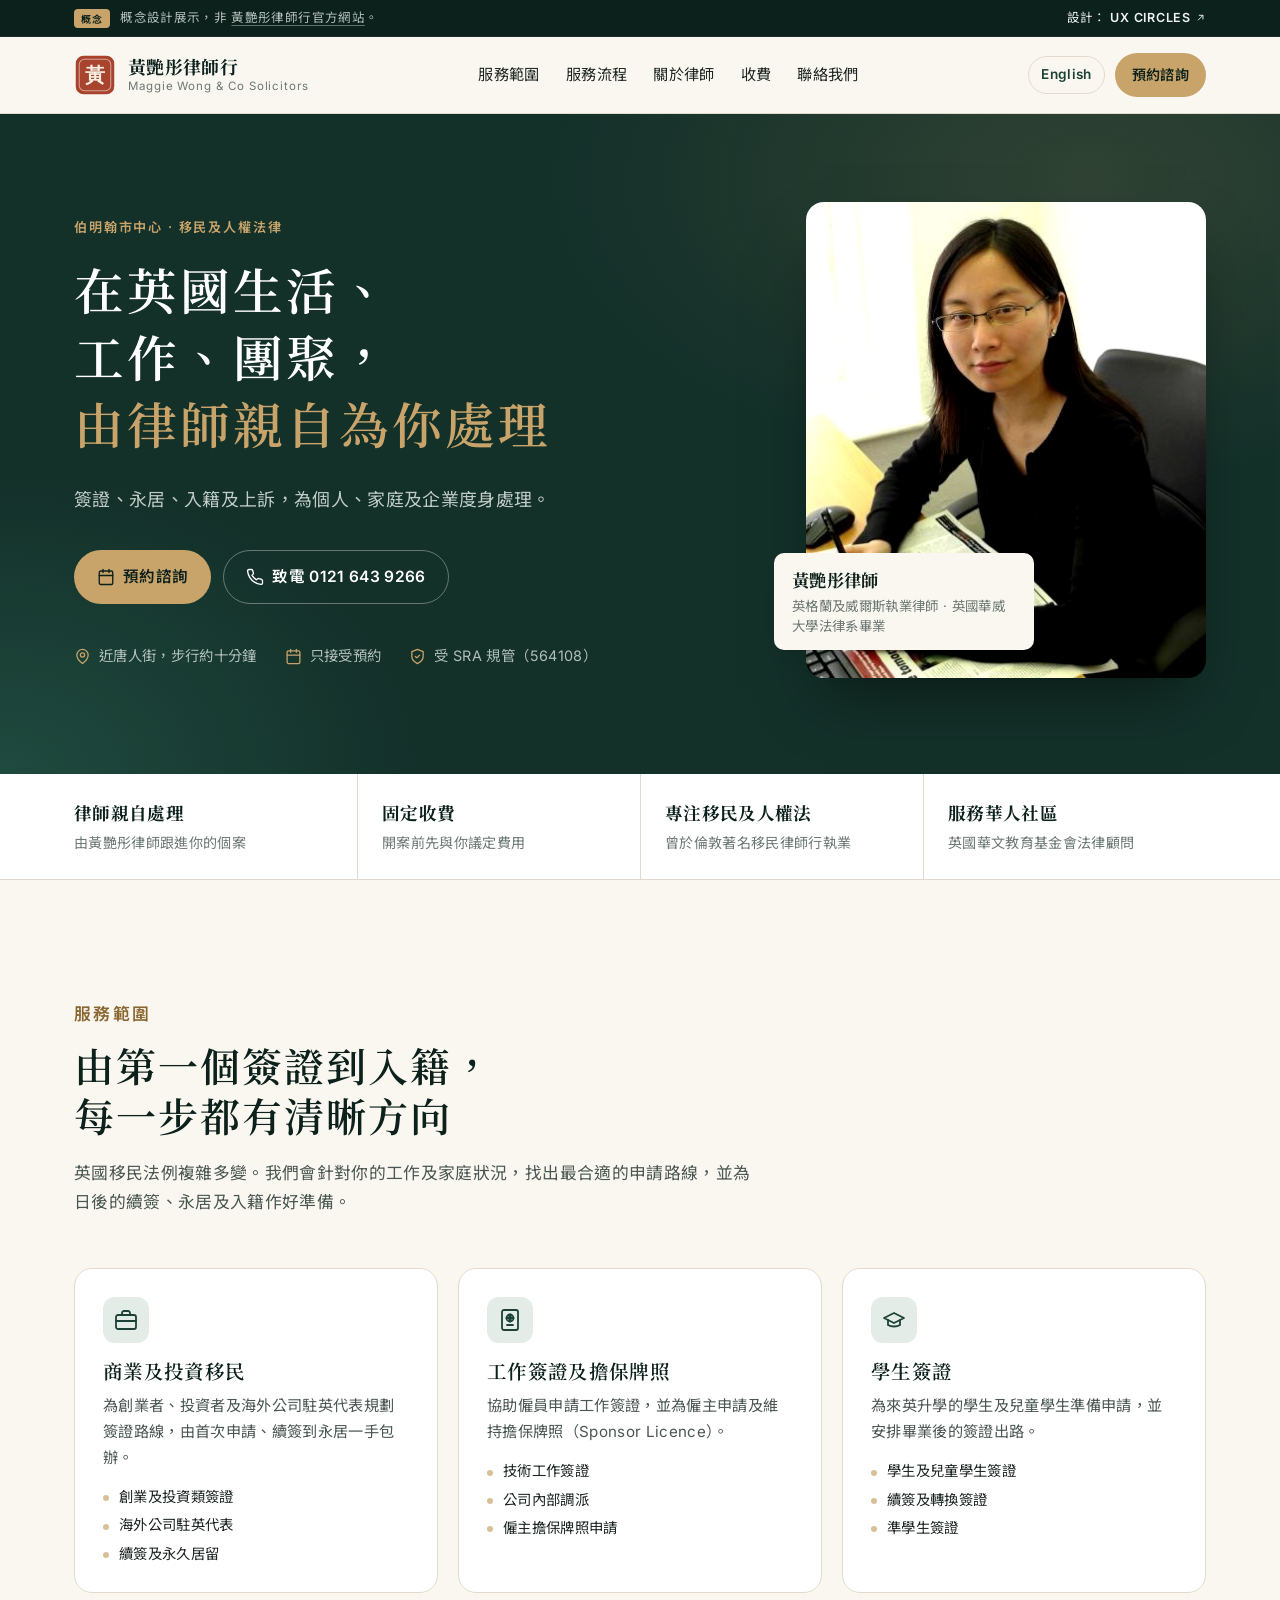
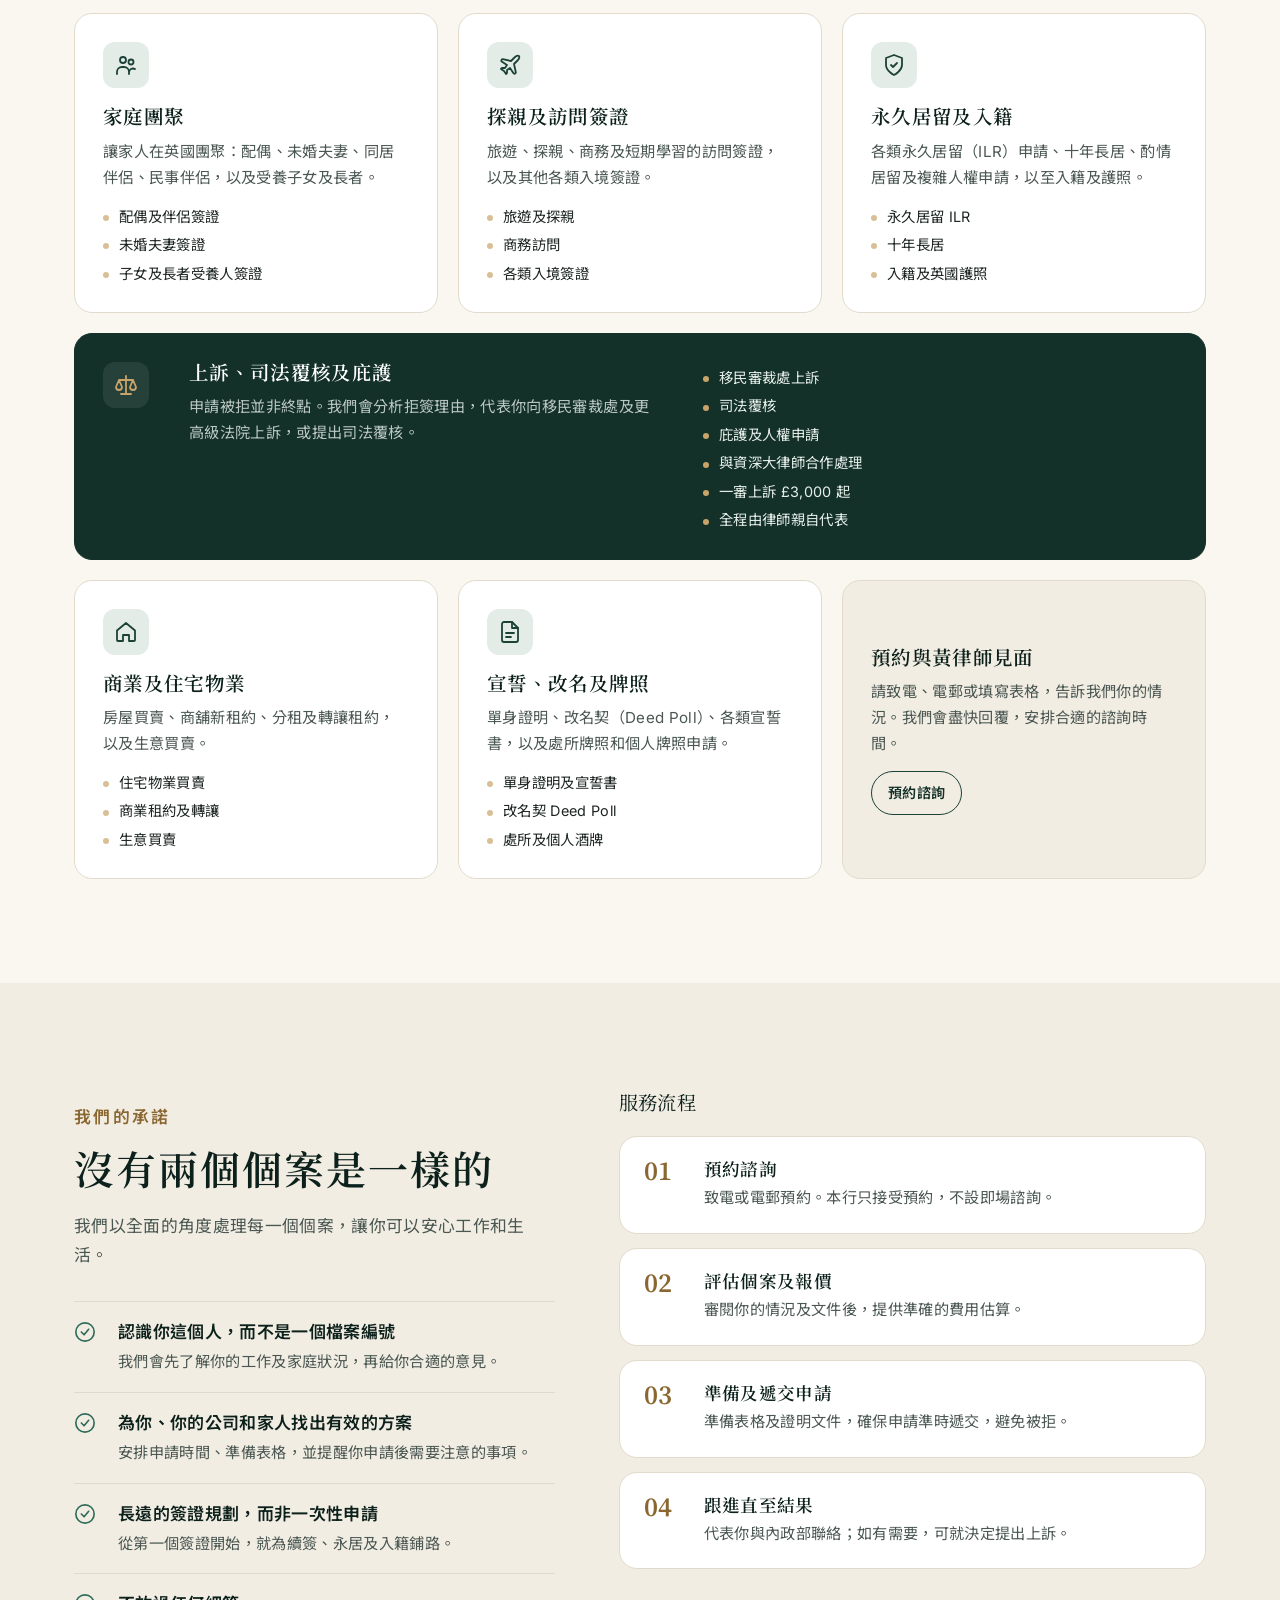
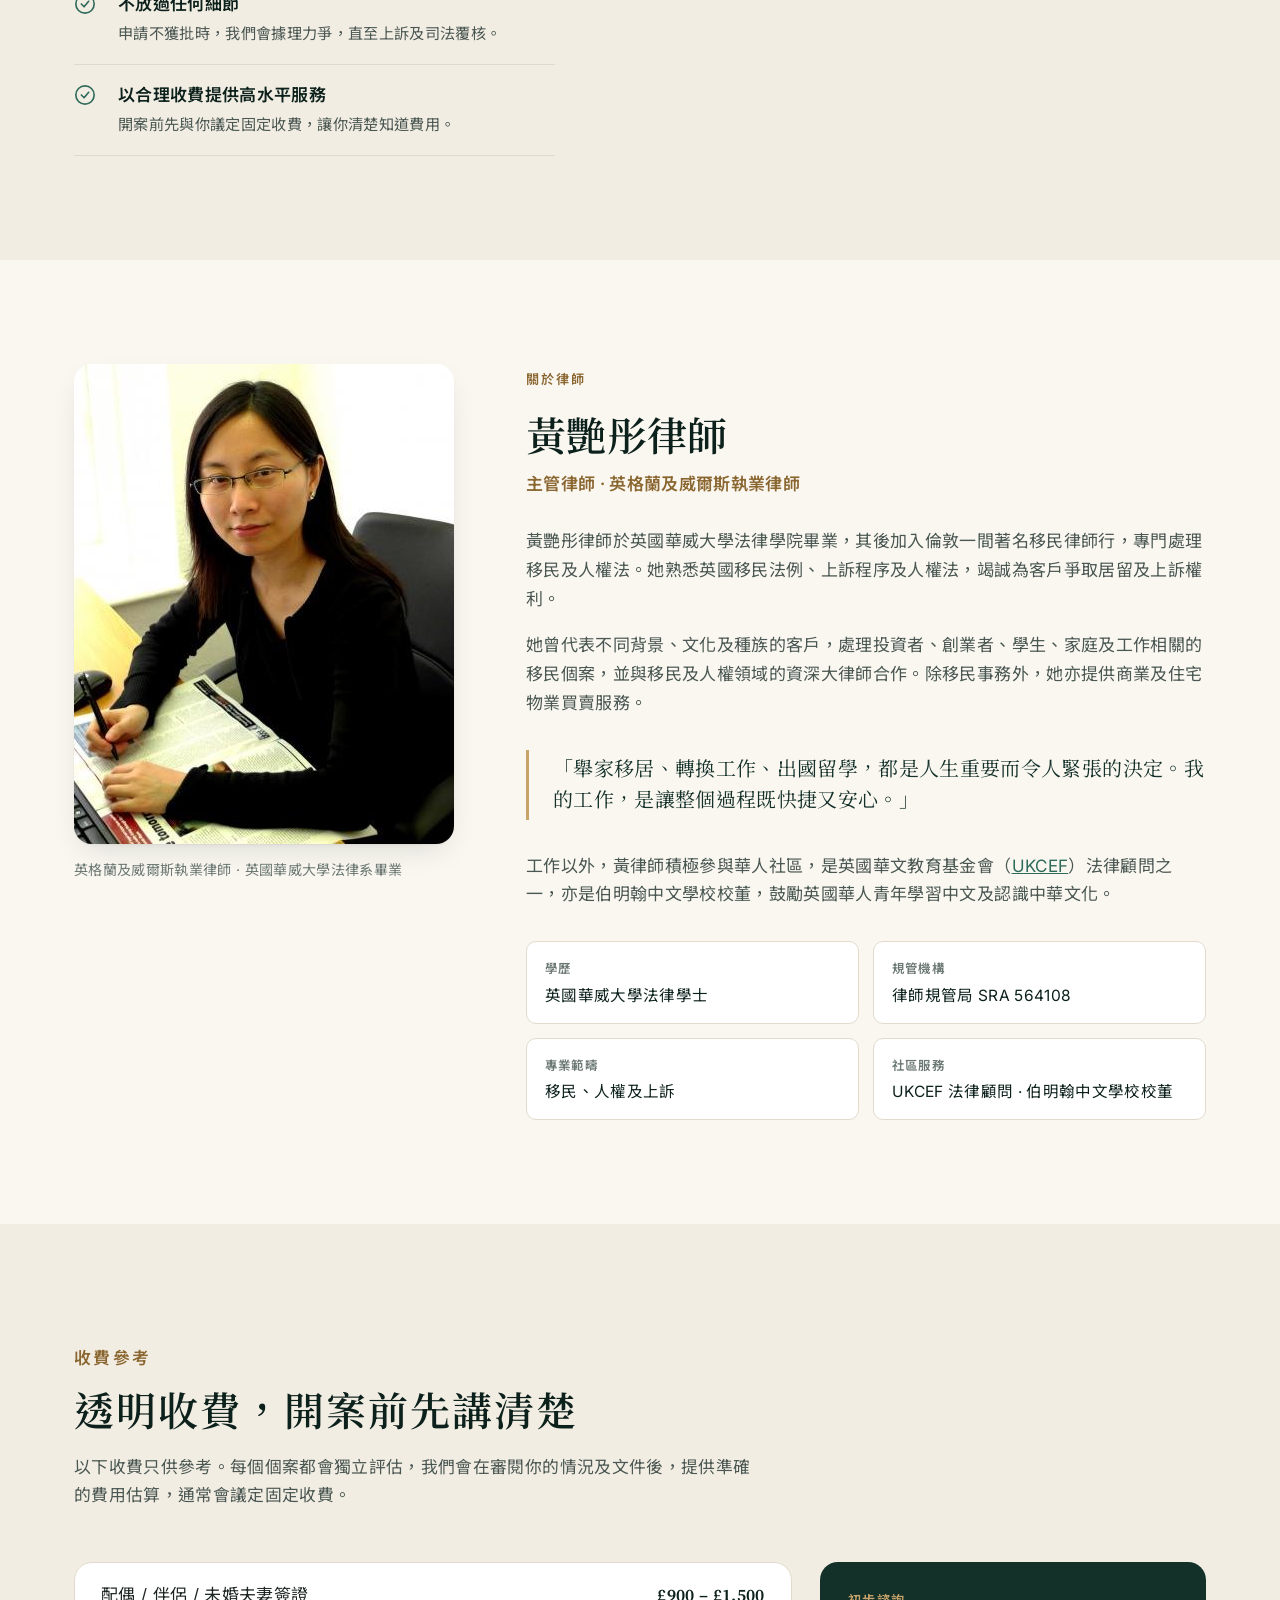
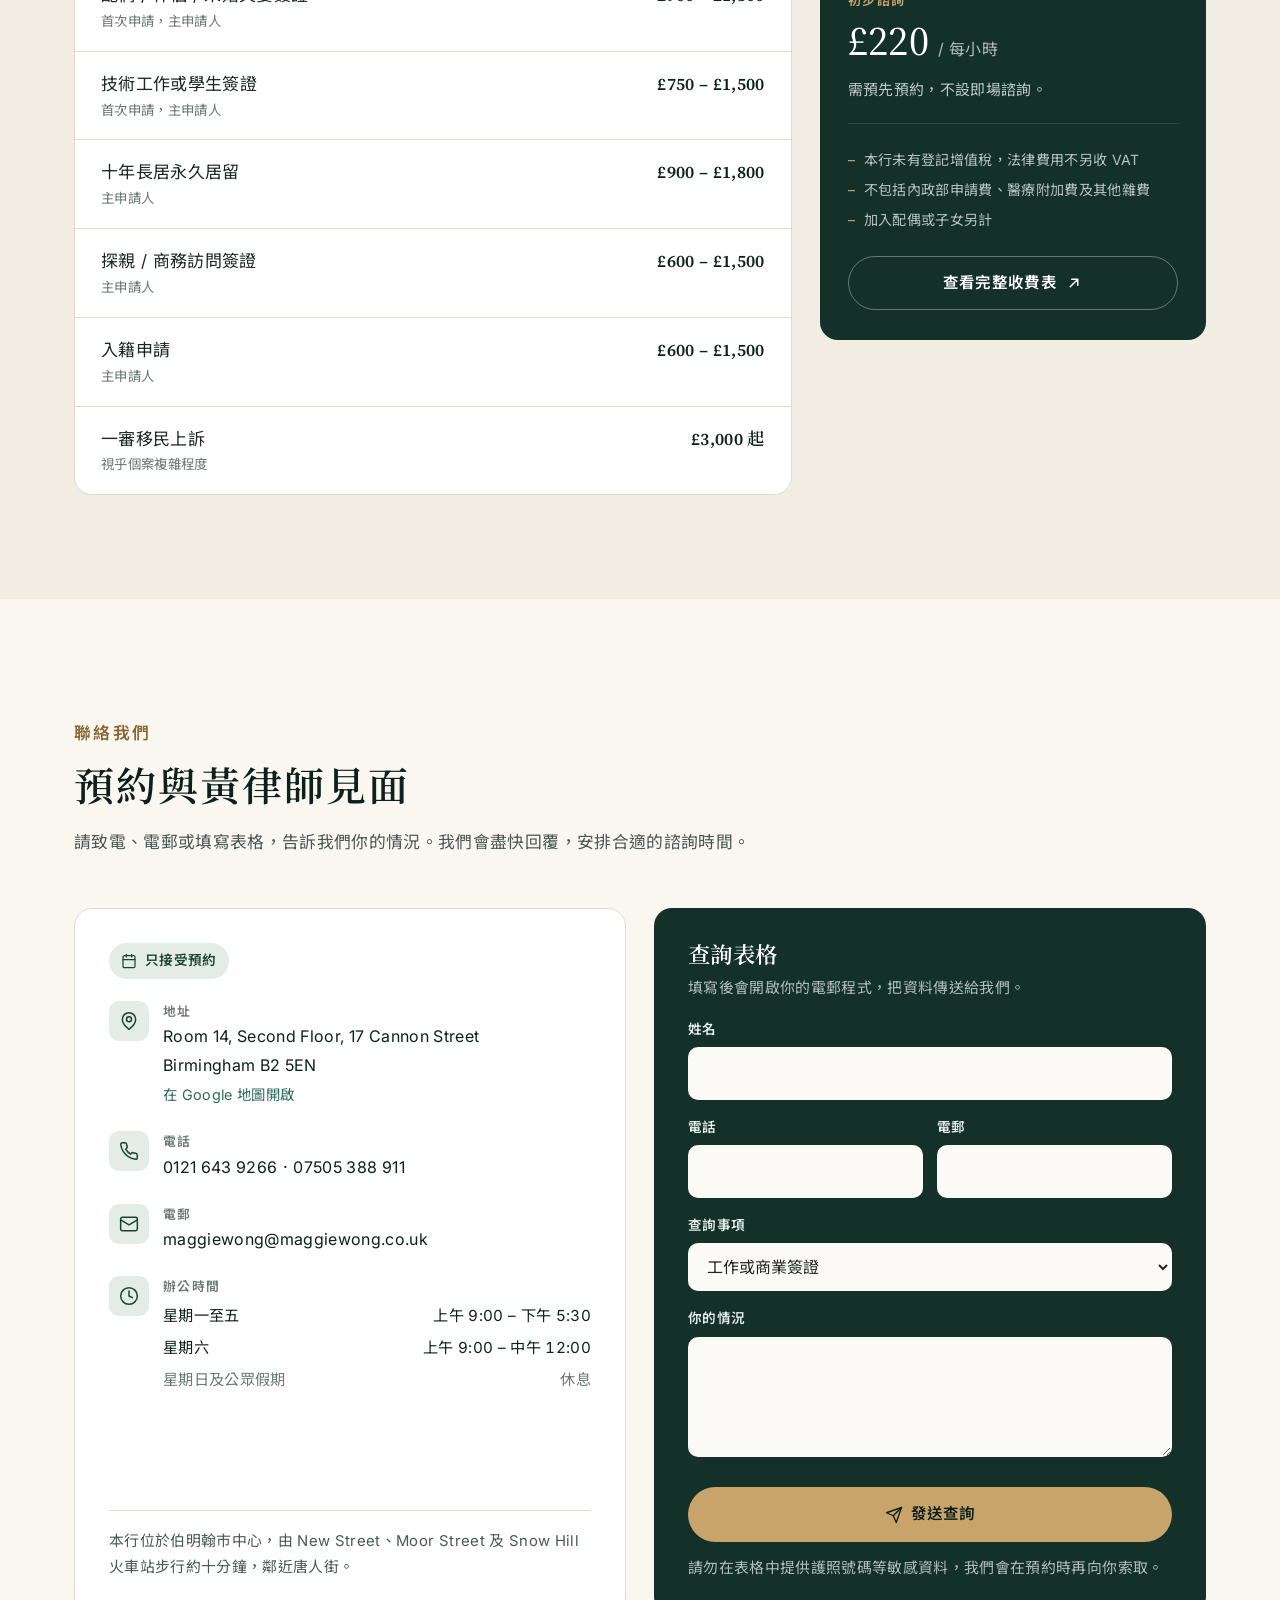
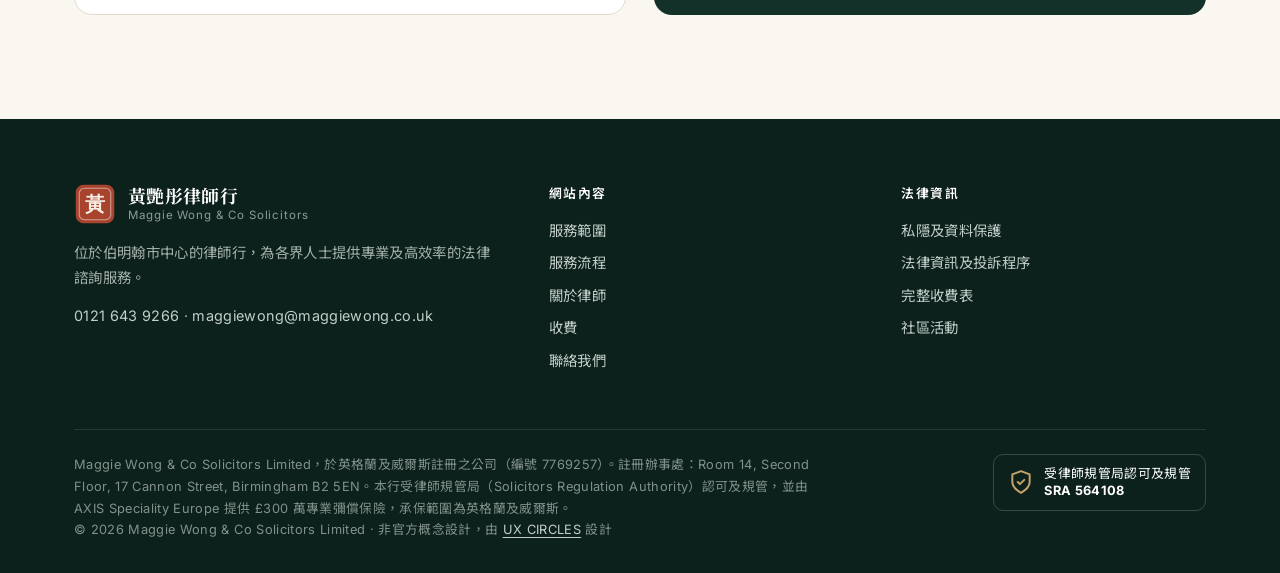
==== commit 63470cc4: "Restore the Chinatown note in the hero Co-Authored-By: Claude Opus 5.5 <noreply@anthropic.com> Claud" ====
--- a/home.html
+++ b/home.html
@@ -52,7 +52,7 @@
         <a class="btn btn-primary" href="#contact"><svg viewBox="0 0 24 24" fill="none" stroke="currentColor" stroke-width="1.8" stroke-linecap="round" stroke-linejoin="round" aria-hidden="true"><rect x="3" y="4" width="18" height="18" rx="2"/><path d="M16 2v4M8 2v4M3 10h18"/></svg>預約諮詢</a>
         <a class="btn btn-ghost" href="tel:+441216439266"><svg viewBox="0 0 24 24" fill="none" stroke="currentColor" stroke-width="1.8" stroke-linecap="round" stroke-linejoin="round" aria-hidden="true"><path d="M22 16.9v3a2 2 0 0 1-2.2 2 19.8 19.8 0 0 1-8.6-3.1 19.5 19.5 0 0 1-6-6A19.8 19.8 0 0 1 2.1 4.2 2 2 0 0 1 4.1 2h3a2 2 0 0 1 2 1.7c.1.9.4 1.8.7 2.7a2 2 0 0 1-.5 2.1L8 9.8a16 16 0 0 0 6 6l1.3-1.3a2 2 0 0 1 2.1-.4c.9.3 1.8.6 2.7.7a2 2 0 0 1 1.7 2z"/></svg>致電 0121 643 9266</a>
       </div>
-      <ul class="hero-meta"><li><svg viewBox="0 0 24 24" fill="none" stroke="currentColor" stroke-width="1.8" stroke-linecap="round" stroke-linejoin="round" aria-hidden="true"><rect x="3" y="4" width="18" height="18" rx="2"/><path d="M16 2v4M8 2v4M3 10h18"/></svg>只接受預約</li><li><svg viewBox="0 0 24 24" fill="none" stroke="currentColor" stroke-width="1.8" stroke-linecap="round" stroke-linejoin="round" aria-hidden="true"><path d="M12 22s8-4 8-10V5l-8-3-8 3v7c0 6 8 10 8 10z"/><path d="m9 12 2 2 4-4"/></svg>受 SRA 規管（564108）</li></ul>
+      <ul class="hero-meta"><li><svg viewBox="0 0 24 24" fill="none" stroke="currentColor" stroke-width="1.8" stroke-linecap="round" stroke-linejoin="round" aria-hidden="true"><path d="M20 10c0 6-8 12-8 12s-8-6-8-12a8 8 0 0 1 16 0z"/><circle cx="12" cy="10" r="3"/></svg>近唐人街，步行約十分鐘</li><li><svg viewBox="0 0 24 24" fill="none" stroke="currentColor" stroke-width="1.8" stroke-linecap="round" stroke-linejoin="round" aria-hidden="true"><rect x="3" y="4" width="18" height="18" rx="2"/><path d="M16 2v4M8 2v4M3 10h18"/></svg>只接受預約</li><li><svg viewBox="0 0 24 24" fill="none" stroke="currentColor" stroke-width="1.8" stroke-linecap="round" stroke-linejoin="round" aria-hidden="true"><path d="M12 22s8-4 8-10V5l-8-3-8 3v7c0 6 8 10 8 10z"/><path d="m9 12 2 2 4-4"/></svg>受 SRA 規管（564108）</li></ul>
     </div>
     <figure class="portrait" style="margin:0">
       <div class="portrait-frame"><img src="assets/img/maggie-wong.jpg" alt="黃艷彤律師在辦公室" width="403" height="480"></div>
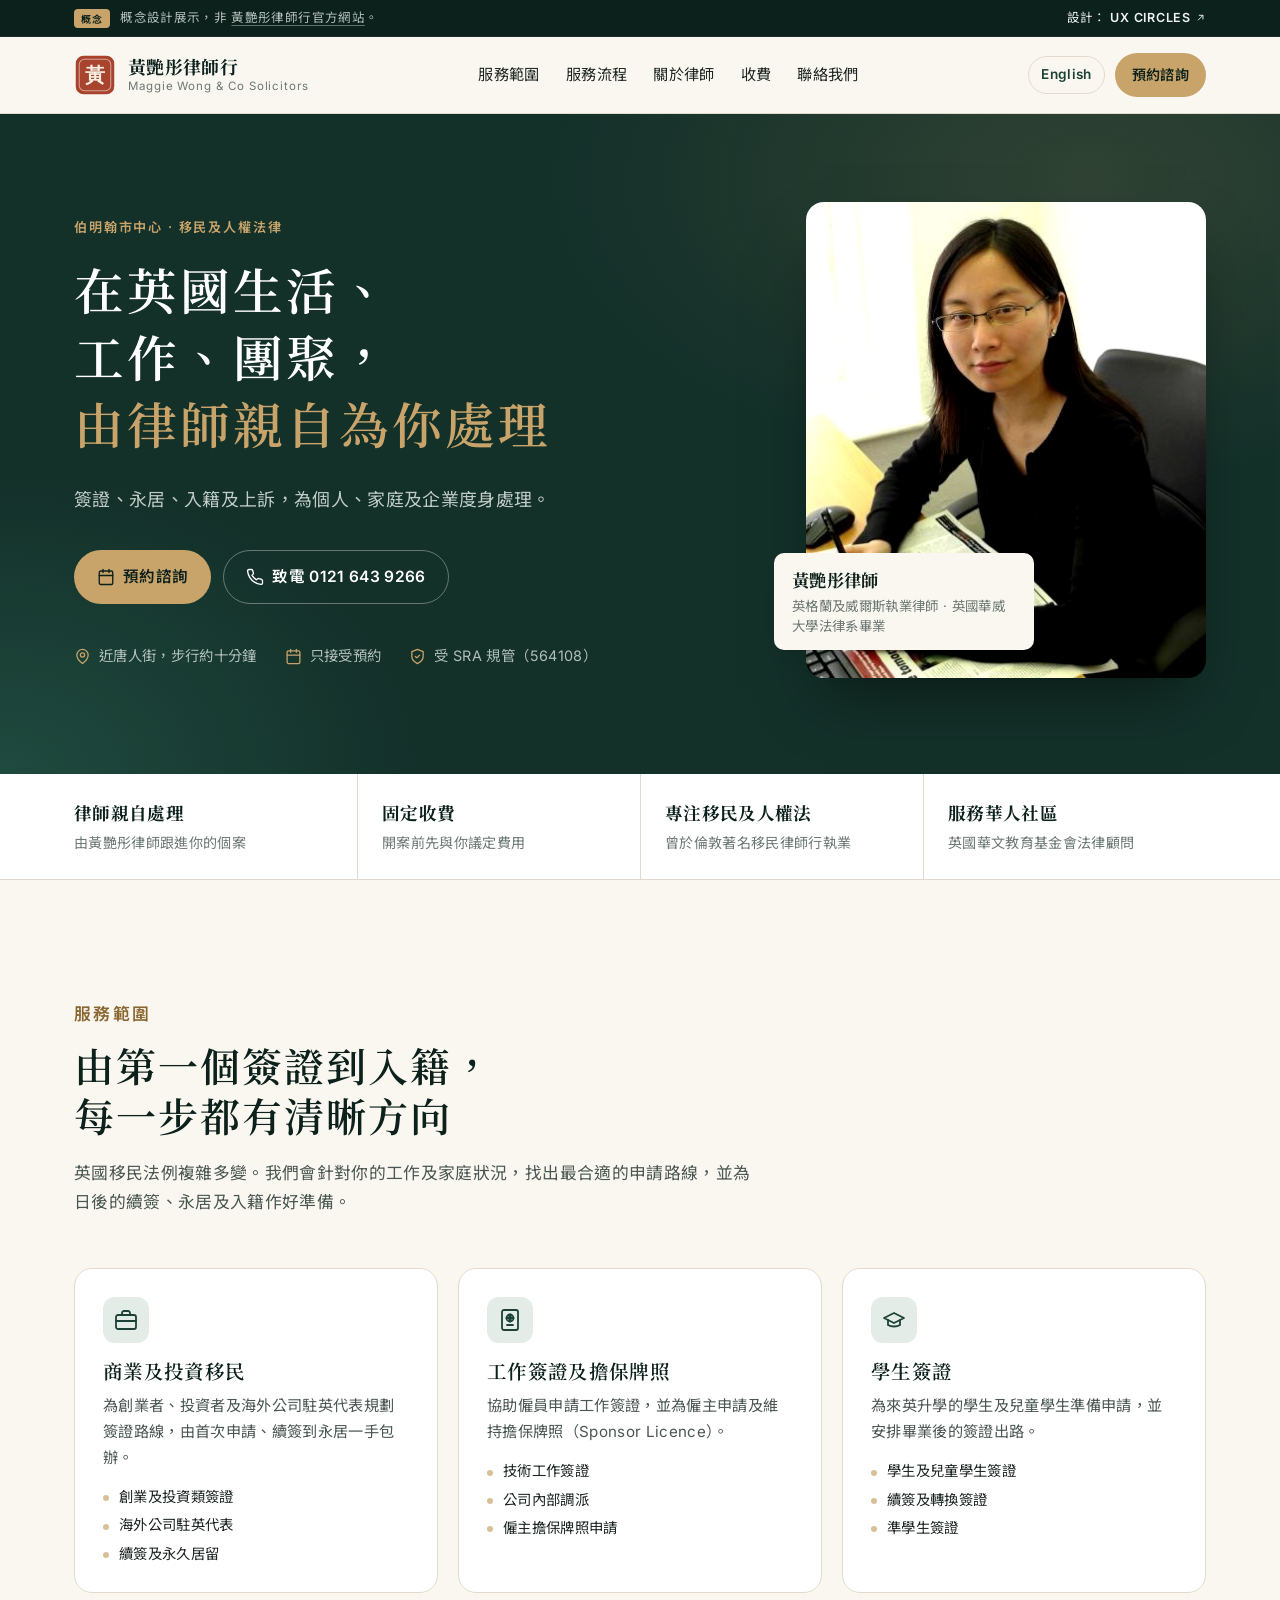
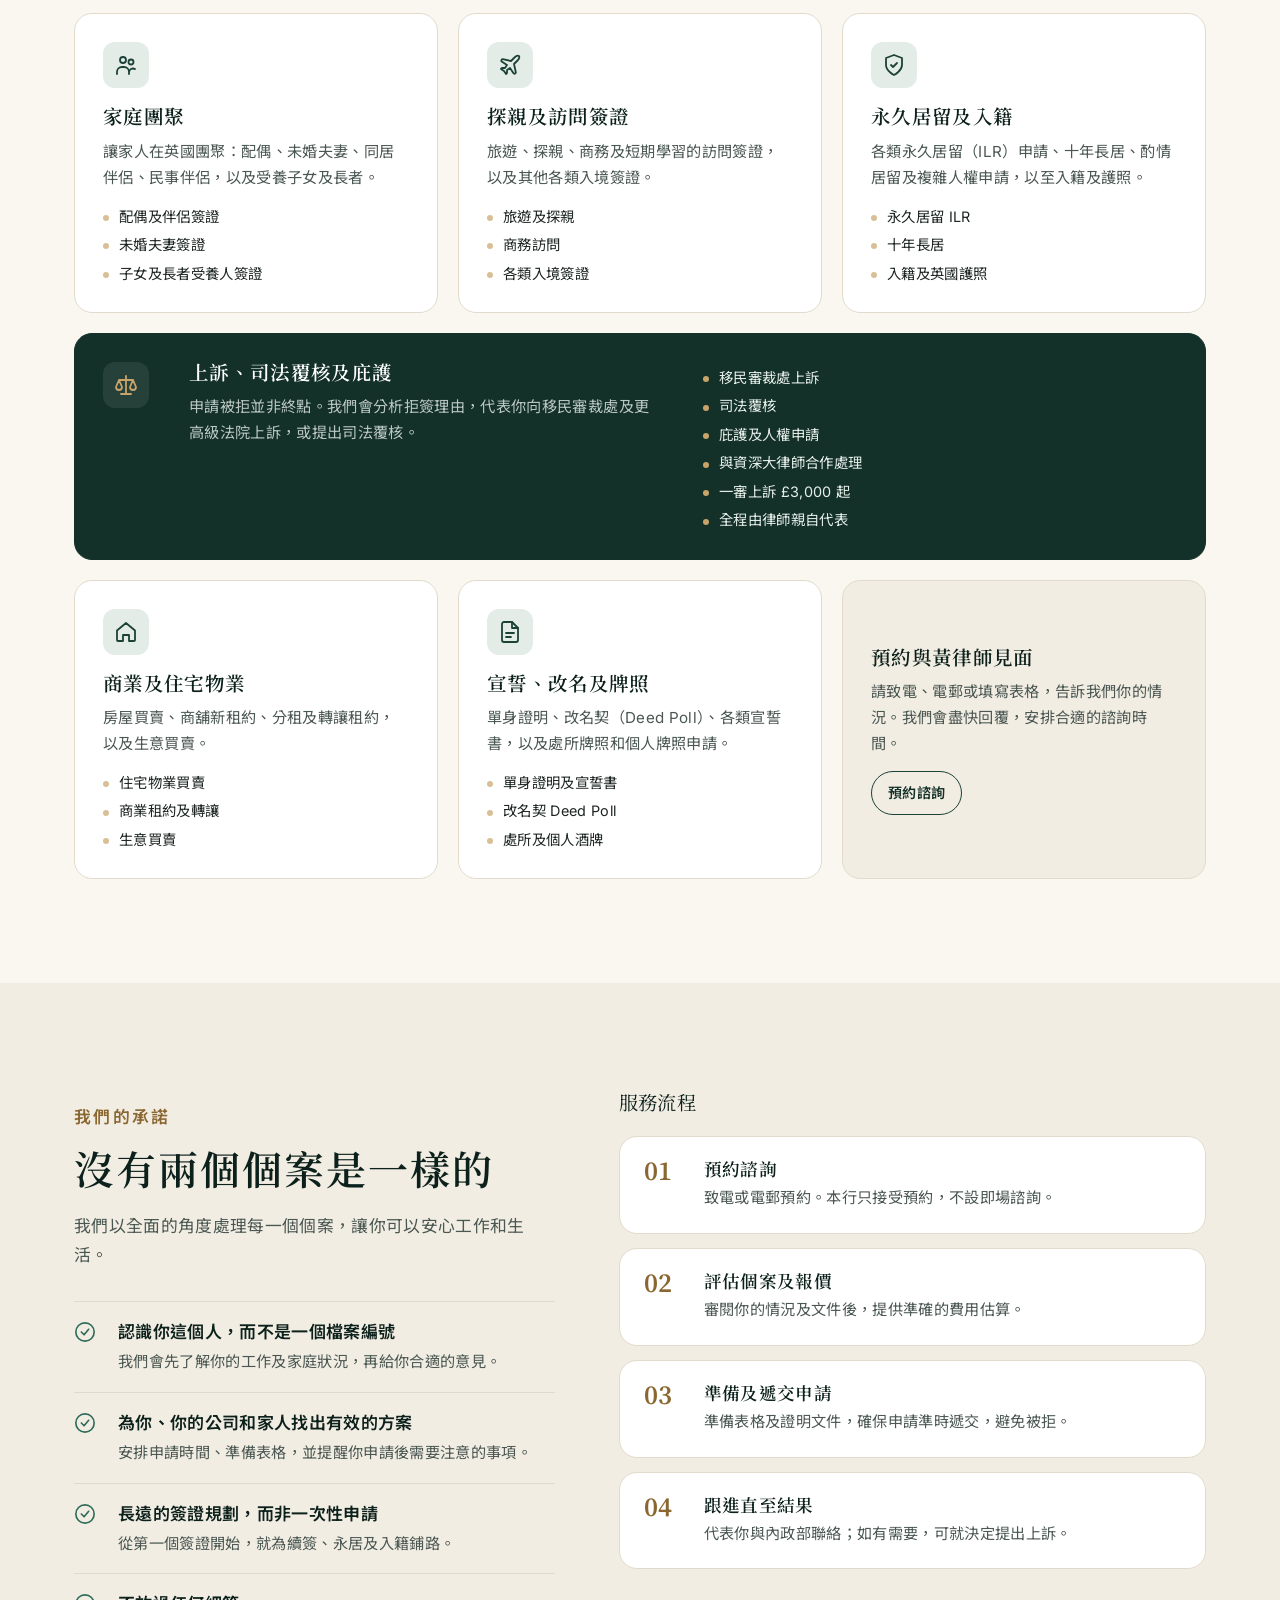
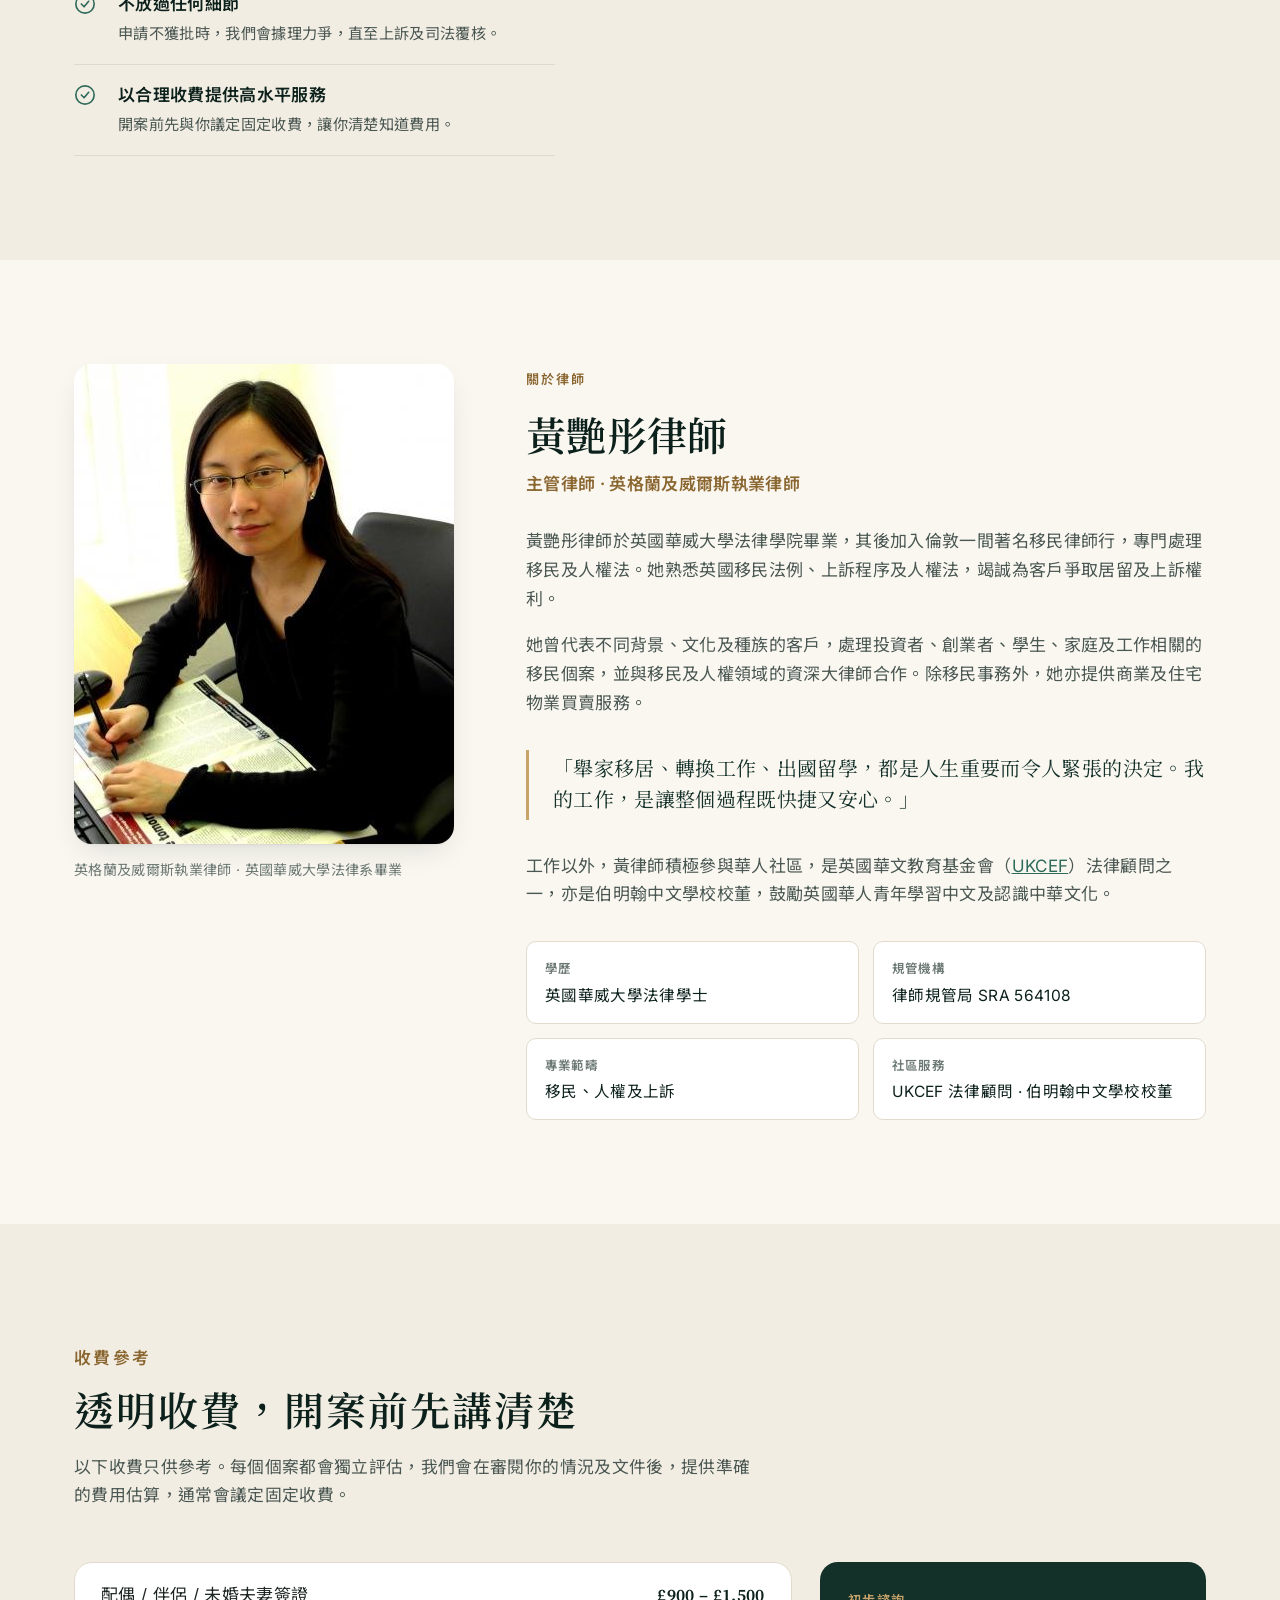
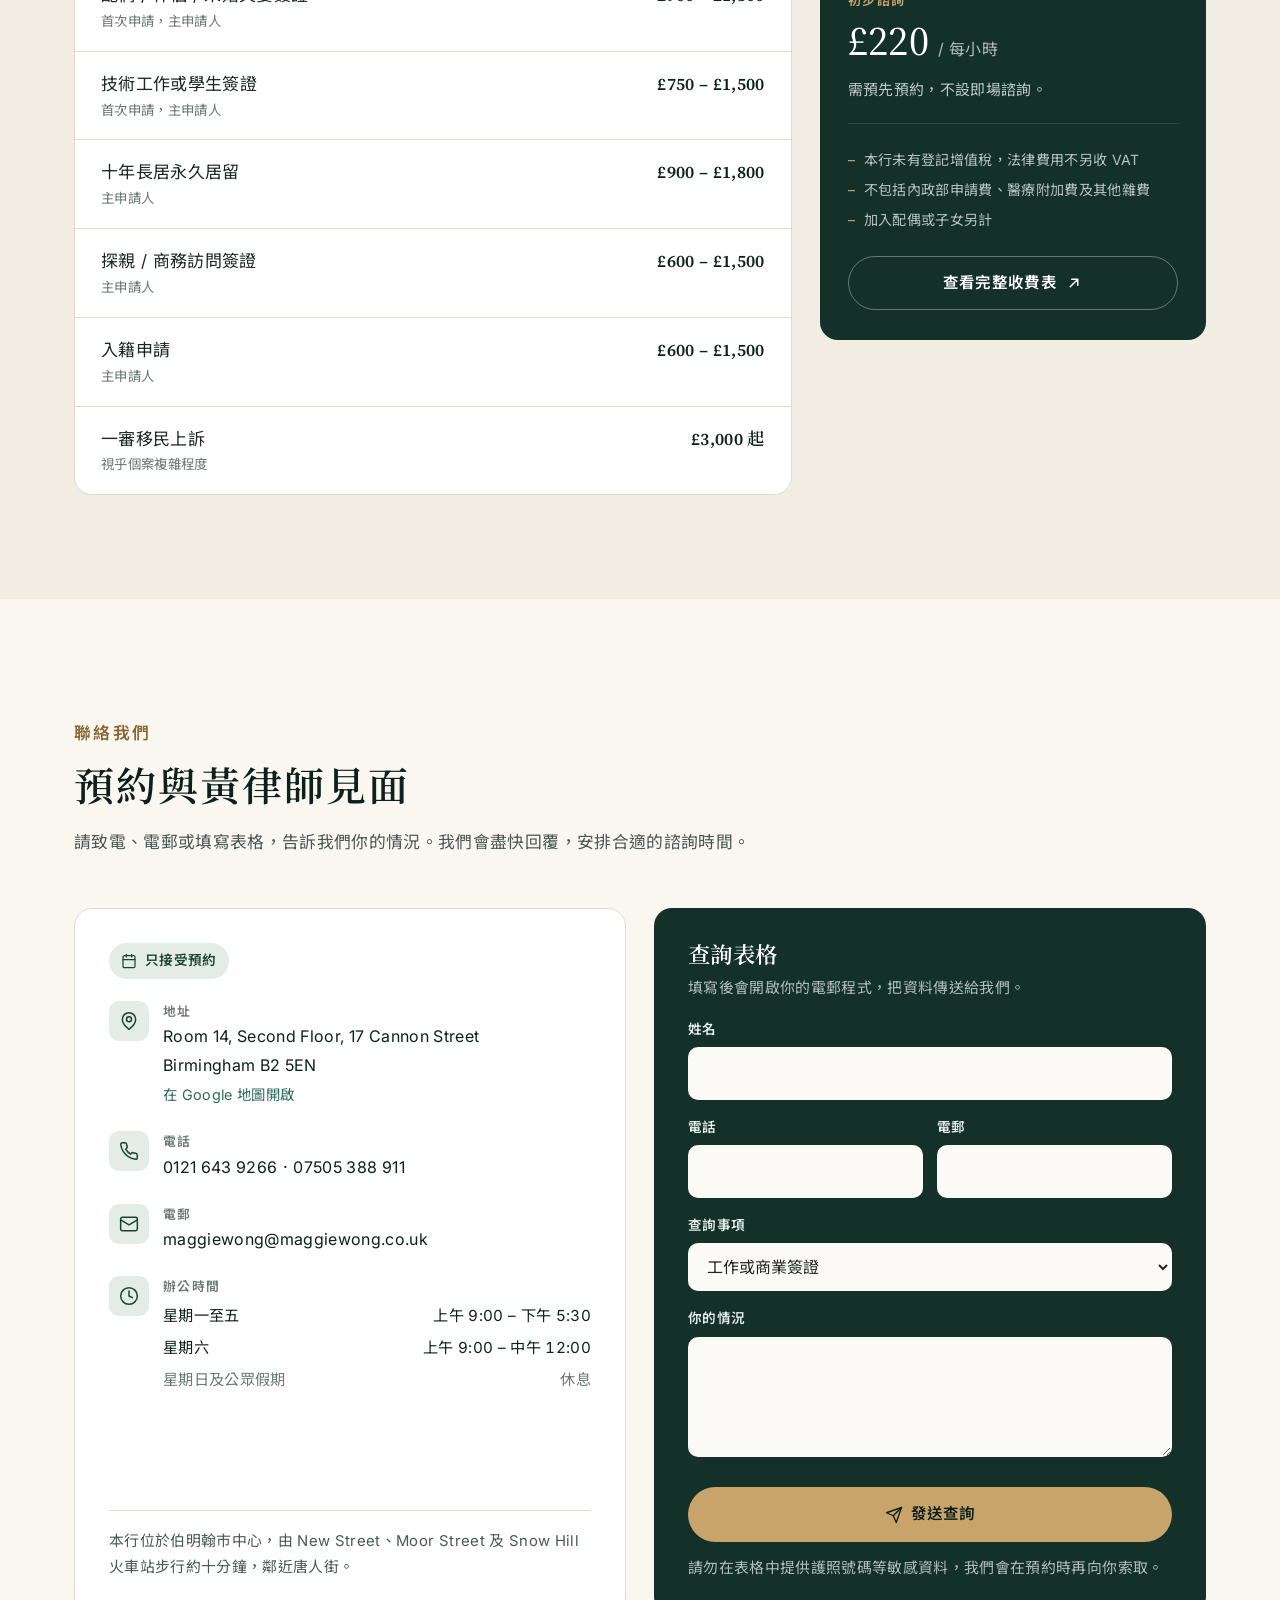
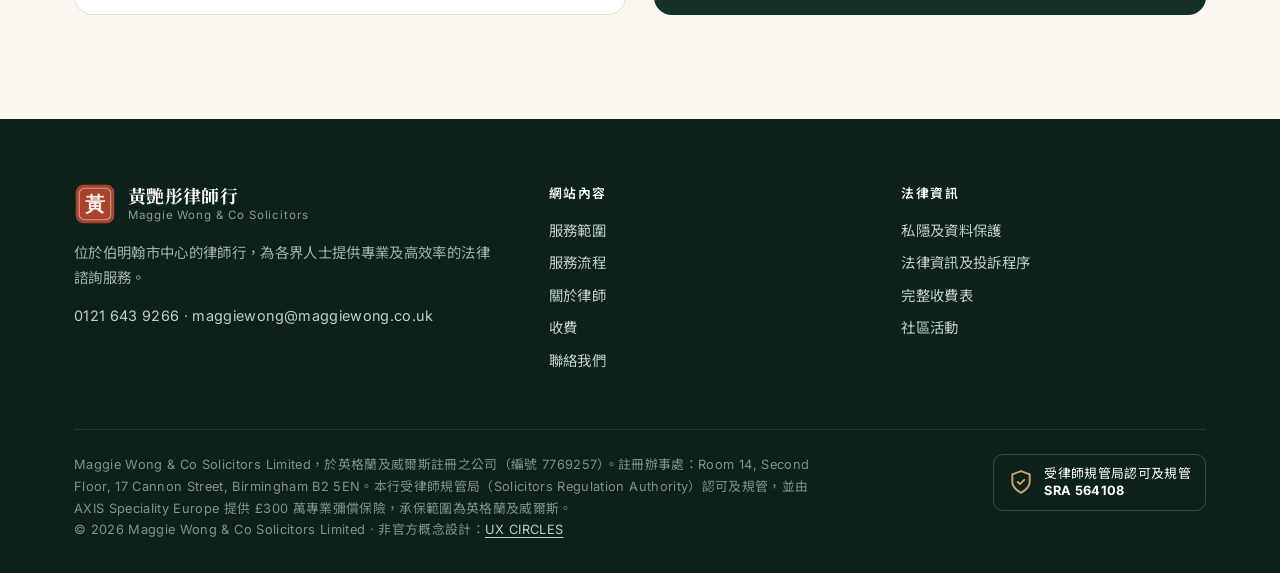
==== commit 0499d488: "Standardise the UX CIRCLES concept credit Concept bar reads "Designed by UX CIRCLES" (設計：/设计：UX CIRC" ====
--- a/home.html
+++ b/home.html
@@ -23,7 +23,7 @@
 <div class="concept-bar" role="note">
   <div class="container concept-inner">
     <p><span class="concept-tag">概念</span><span class="concept-long">概念設計展示，非 <a href="http://maggiewong.co.uk/" target="_blank" rel="noopener">黃艷彤律師行官方網站</a>。</span></p>
-    <a href="https://ux-circles.com/web" target="_blank" rel="noopener"><span class="concept-by">設計：</span><strong>UX CIRCLES</strong> <svg viewBox="0 0 24 24" fill="none" stroke="currentColor" stroke-width="2" stroke-linecap="round" stroke-linejoin="round" aria-hidden="true"><path d="M7 17 17 7M9 7h8v8"/></svg></a>
+    <a href="https://ux-circles.com/professionals" target="_blank" rel="noopener"><span class="concept-by">設計：</span><strong>UX CIRCLES</strong> <svg viewBox="0 0 24 24" fill="none" stroke="currentColor" stroke-width="2" stroke-linecap="round" stroke-linejoin="round" aria-hidden="true"><path d="M7 17 17 7M9 7h8v8"/></svg></a>
   </div>
 </div>
 <header class="site-header">
@@ -183,7 +183,7 @@
       <div><h4>法律資訊</h4><ul><li><a href="http://maggiewong.co.uk/Newsletter_ICU.html" target="_blank" rel="noopener">私隱及資料保護</a></li><li><a href="http://maggiewong.co.uk/Legal_Information_.html" target="_blank" rel="noopener">法律資訊及投訴程序</a></li><li><a href="http://maggiewong.co.uk/Prices.html" target="_blank" rel="noopener">完整收費表</a></li><li><a href="http://maggiewong.co.uk/Event.html" target="_blank" rel="noopener">社區活動</a></li></ul></div>
     </div>
     <div class="reg">
-      <p>Maggie Wong &amp; Co Solicitors Limited，於英格蘭及威爾斯註冊之公司（編號 7769257）。註冊辦事處：Room 14, Second Floor, 17 Cannon Street, Birmingham B2 5EN。本行受律師規管局（Solicitors Regulation Authority）認可及規管，並由 AXIS Speciality Europe 提供 £300 萬專業彌償保險，承保範圍為英格蘭及威爾斯。<br>© <span id="year">2026</span> Maggie Wong &amp; Co Solicitors Limited · 非官方概念設計，由 <a href="https://ux-circles.com/web" target="_blank" rel="noopener">UX CIRCLES</a> 設計</p>
+      <p>Maggie Wong &amp; Co Solicitors Limited，於英格蘭及威爾斯註冊之公司（編號 7769257）。註冊辦事處：Room 14, Second Floor, 17 Cannon Street, Birmingham B2 5EN。本行受律師規管局（Solicitors Regulation Authority）認可及規管，並由 AXIS Speciality Europe 提供 £300 萬專業彌償保險，承保範圍為英格蘭及威爾斯。<br>© <span id="year">2026</span> Maggie Wong &amp; Co Solicitors Limited · 非官方概念設計：<a href="https://ux-circles.com/professionals" target="_blank" rel="noopener">UX CIRCLES</a></p>
       <span class="sra"><svg viewBox="0 0 24 24" fill="none" stroke="currentColor" stroke-width="1.8" stroke-linecap="round" stroke-linejoin="round" aria-hidden="true"><path d="M12 22s8-4 8-10V5l-8-3-8 3v7c0 6 8 10 8 10z"/><path d="m9 12 2 2 4-4"/></svg><span>受律師規管局認可及規管<br><strong>SRA 564108</strong></span></span>
     </div>
   </div>
